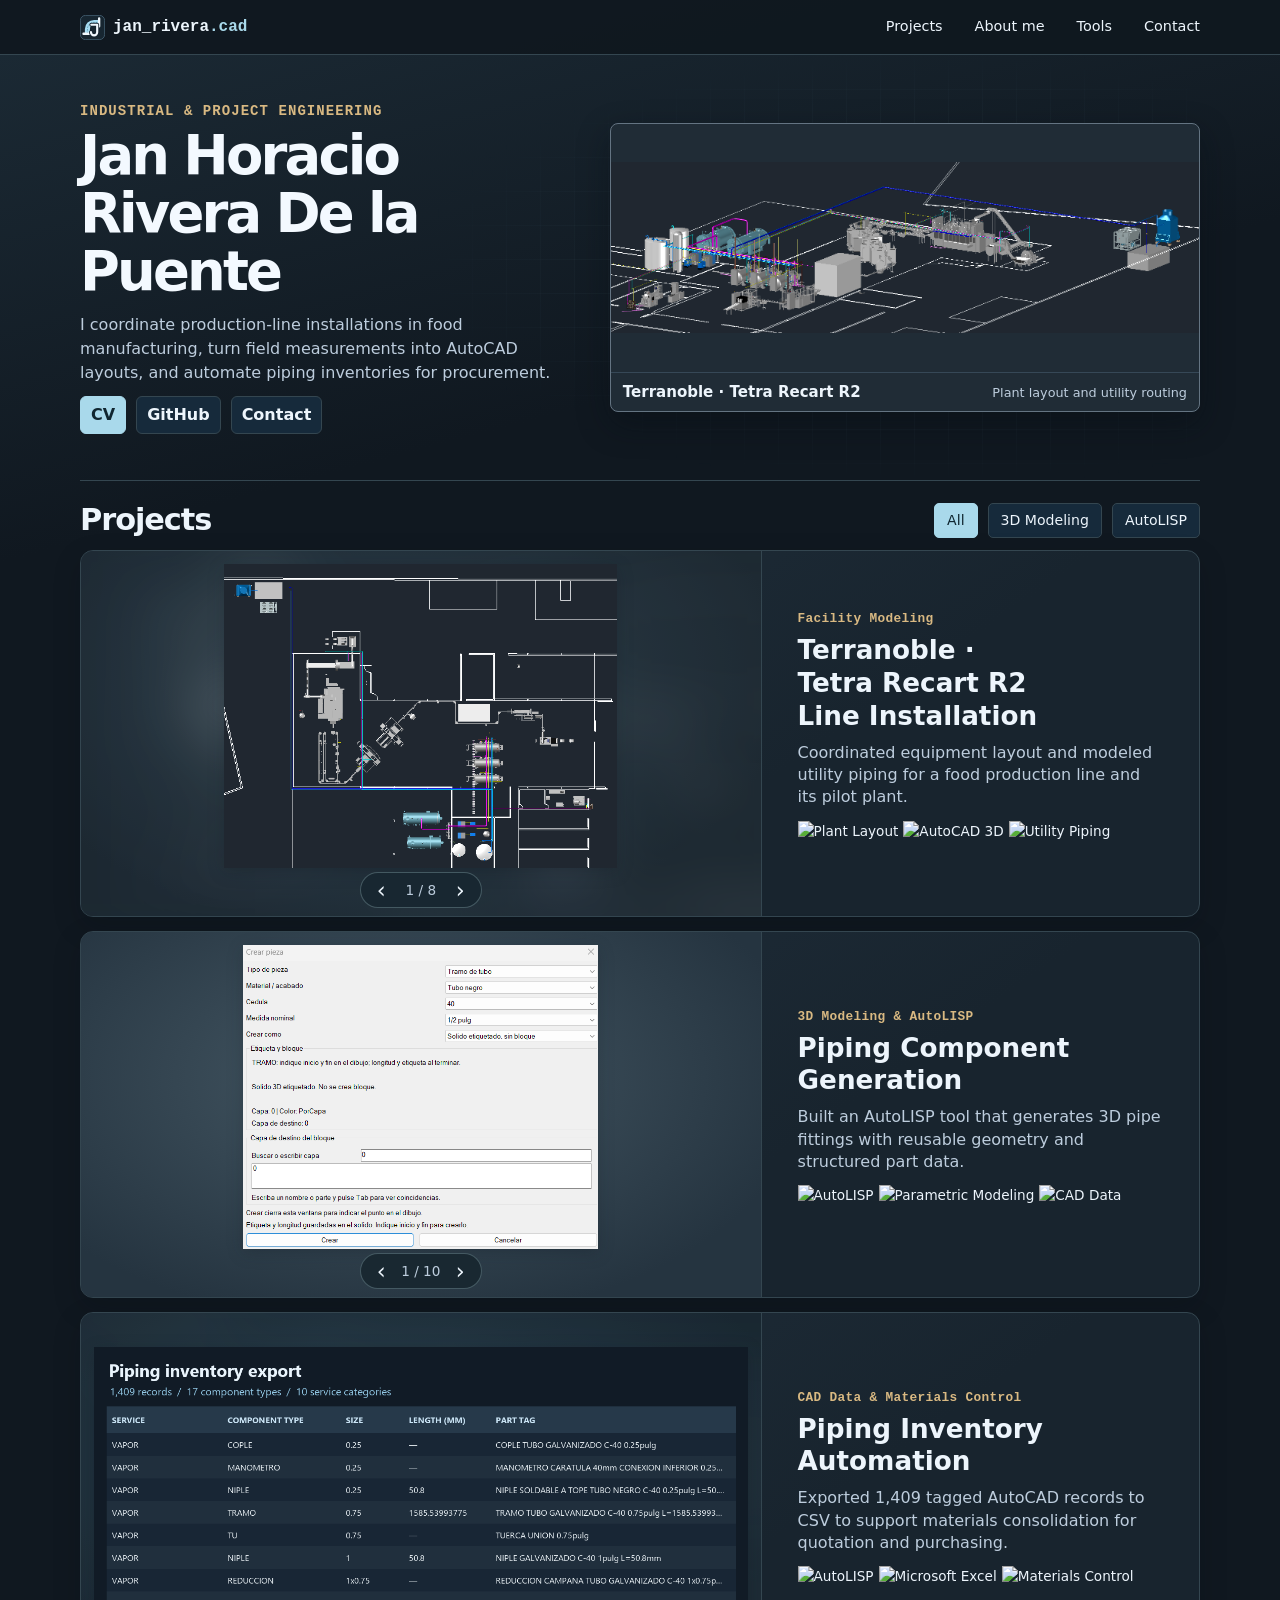
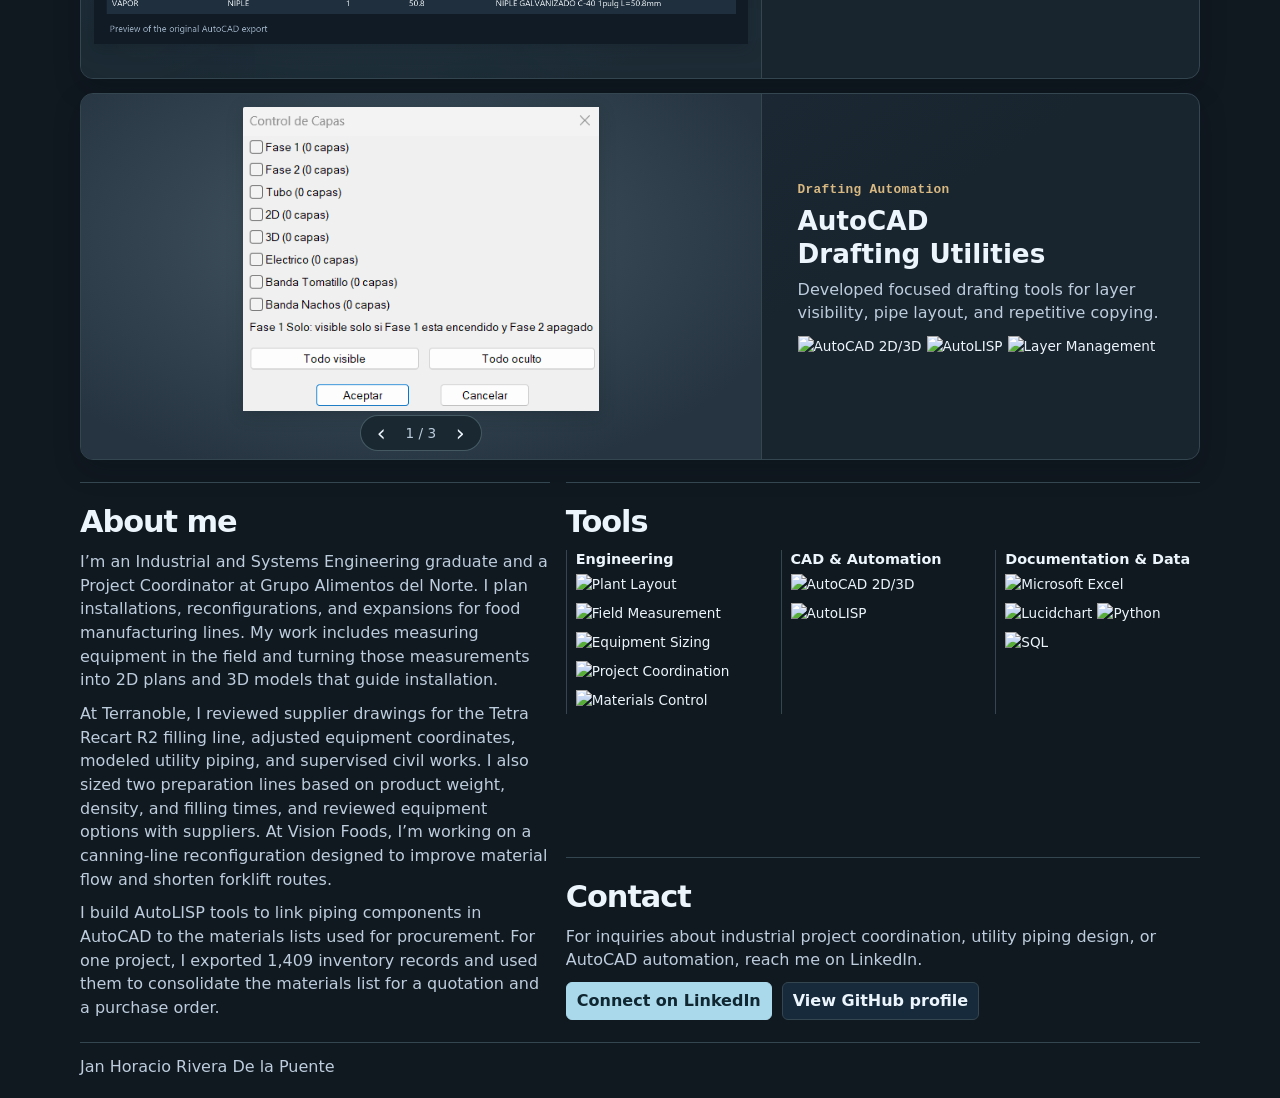
==== index.html @ 9ee5fc71 "Document the CREARPIEZA component catalog" ====
<!doctype html>
<html lang="en">
<head>
<meta charset="utf-8">
<meta name="viewport" content="width=device-width,initial-scale=1">
<meta name="description" content="Jan Horacio Rivera De la Puente’s AutoCAD portfolio. Industrial piping, 3D modeling, and AutoLISP automation.">
<title>Jan Rivera · AutoCAD Portfolio</title>
<link rel="icon" type="image/svg+xml" href="assets/favicon.svg">
<link rel="stylesheet" href="assets/portfolio.css?v=catalog-1">
<script src="assets/portfolio.js?v=catalog-1" defer></script>
</head>
<body>
<a class="skip" href="#contenido">Skip to content</a>
<header class="top">
  <nav class="wrap" aria-label="Main navigation">
    <a class="brand" href="#inicio"><img src="assets/favicon.svg" width="25" height="25" alt=""><span class="brand-name">jan_rivera<span>.cad</span></span></a>
    <div class="navlinks"><a href="#proyectos">Projects</a><a href="#perfil">About me</a><a href="#herramientas">Tools</a><a href="#contacto">Contact</a></div>
  </nav>
</header>
<main id="contenido">
<section class="hero wrap" id="inicio">
  <div>
    <p class="role">Industrial &amp; Project Engineering</p>
    <h1>Jan Horacio<br>Rivera De la Puente</h1>
    <p class="lead">I coordinate production-line installations in food manufacturing, turn field measurements into AutoCAD layouts, and automate piping inventories for procurement.</p>
    <div class="actions"><a class="button primary" href="https://drive.google.com/file/d/1Aw_SqKjx_-QBPV0L7OLfvKvJ_O0uyc1h/view?usp=drive_link">CV</a><a class="button" href="https://github.com/JanRDLP">GitHub</a><a class="button" href="#contacto">Contact</a></div>
  </div>
  <a class="feature" href="#terranoble" data-project="terranoble" data-feature-image="assets/terranoble/plant-overview.png">
    <img src="assets/terranoble/plant-overview.png" alt="Isometric AutoCAD model of the Terranoble plant, showing equipment and utility routing" fetchpriority="high">
    <span><strong>Terranoble · Tetra Recart R2</strong><small>Plant layout and utility routing</small></span>
  </a>
</section>
<section class="section wrap" id="proyectos">
  <div class="project-heading">
  <h2>Projects</h2>
  <div class="filters" role="group" aria-label="Filter projects">
    <button type="button" data-filter="all" aria-pressed="true">All</button><button type="button" data-filter="modelos" aria-pressed="false">3D Modeling</button><button type="button" data-filter="autolisp" aria-pressed="false">AutoLISP</button>
  </div>
  </div>
  <div class="projects">
    <article id="terranoble" class="card" data-category="modelos">
      <div class="card-copy">
        <p class="role">Facility Modeling</p>
        <h3><button type="button" class="project-title" data-project="terranoble" aria-haspopup="dialog">Terranoble · Tetra Recart R2 Line Installation</button></h3>
        <p>Coordinated equipment layout and modeled utility piping for a food production line and its pilot plant.</p>
        <ul class="stack badges" aria-label="Skills"><li><img class="skill-badge" src="https://img.shields.io/badge/Plant%20Layout-315E75?style=flat" alt="Plant Layout" height="24" loading="lazy" referrerpolicy="no-referrer"></li><li><img class="skill-badge" src="https://img.shields.io/badge/AutoCAD%203D-C22243?style=flat&amp;logo=autodesk&amp;logoColor=white" alt="AutoCAD 3D" height="24" loading="lazy" referrerpolicy="no-referrer"></li><li><img class="skill-badge" src="https://img.shields.io/badge/Utility%20Piping-315E75?style=flat" alt="Utility Piping" height="24" loading="lazy" referrerpolicy="no-referrer"></li></ul>
      </div>
      <a class="project-preview" href="assets/terranoble.png" data-project="terranoble">
        <img class="project-image" src="assets/terranoble.png" alt="Top view of Terranoble showing equipment and utility piping in AutoCAD" width="666" height="515" loading="lazy">
      </a>
    </article>
    <article id="componentes" class="card" data-category="modelos autolisp">
      <div class="card-copy">
        <p class="role">3D Modeling &amp; AutoLISP</p>
        <h3><button type="button" class="project-title" data-project="componentes" aria-haspopup="dialog">Piping Component Generation</button></h3>
        <p>Built an AutoLISP tool that generates 3D pipe fittings with reusable geometry and structured part data.</p>
        <ul class="stack badges" aria-label="Skills"><li><img class="skill-badge" src="https://img.shields.io/badge/AutoLISP-356388?style=flat&amp;logo=lisp&amp;logoColor=white" alt="AutoLISP" height="24" loading="lazy" referrerpolicy="no-referrer"></li><li><img class="skill-badge" src="https://img.shields.io/badge/Parametric%20Modeling-246A61?style=flat" alt="Parametric Modeling" height="24" loading="lazy" referrerpolicy="no-referrer"></li><li><img class="skill-badge" src="https://img.shields.io/badge/CAD%20Data-635482?style=flat" alt="CAD Data" height="24" loading="lazy" referrerpolicy="no-referrer"></li></ul>
      </div>
      <a class="project-preview" href="assets/piping-components/pipe-segment-dialog.png" data-project="componentes">
        <img class="project-image" src="assets/piping-components/pipe-segment-dialog.png" alt="CREARPIEZA dialog configured for a tagged pipe segment" width="702" height="601" loading="lazy">
      </a>

    </article>
    <article id="inventory" class="card" data-category="autolisp">
      <div class="card-copy">
        <p class="role">CAD Data &amp; Materials Control</p>
        <h3><button type="button" class="project-title" data-project="inventory" aria-haspopup="dialog">Piping Inventory Automation</button></h3>
        <p>Exported 1,409 tagged AutoCAD records to CSV to support materials consolidation for quotation and purchasing.</p>
        <ul class="stack badges" aria-label="Skills"><li><img class="skill-badge" src="https://img.shields.io/badge/AutoLISP-356388?style=flat&amp;logo=lisp&amp;logoColor=white" alt="AutoLISP" height="24" loading="lazy" referrerpolicy="no-referrer"></li><li><img class="skill-badge" src="https://img.shields.io/badge/Microsoft%20Excel-217346?style=flat&amp;logo=microsoftexcel&amp;logoColor=white" alt="Microsoft Excel" height="24" loading="lazy" referrerpolicy="no-referrer"></li><li><img class="skill-badge" src="https://img.shields.io/badge/Materials%20Control-315E75?style=flat" alt="Materials Control" height="24" loading="lazy" referrerpolicy="no-referrer"></li></ul>
      </div>
      <a class="project-preview" href="assets/inventory-preview.png" data-project="inventory">
        <img class="project-image" src="assets/inventory-preview.png" alt="Preview of the AutoCAD inventory export with service, component type, size, length, and part tag" width="1244" height="565" loading="lazy">
      </a>
    </article>
    <article id="rutinas" class="card" data-category="autolisp">
      <div class="card-copy">
        <p class="role">Drafting Automation</p>
        <h3><button type="button" class="project-title" data-project="rutinas" aria-haspopup="dialog">AutoCAD Drafting Utilities</button></h3>
        <p>Developed focused drafting tools for layer visibility, pipe layout, and repetitive copying.</p>
        <ul class="stack badges" aria-label="Skills"><li><img class="skill-badge" src="https://img.shields.io/badge/AutoCAD%202D%2F3D-C22243?style=flat&amp;logo=autodesk&amp;logoColor=white" alt="AutoCAD 2D/3D" height="24" loading="lazy" referrerpolicy="no-referrer"></li><li><img class="skill-badge" src="https://img.shields.io/badge/AutoLISP-356388?style=flat&amp;logo=lisp&amp;logoColor=white" alt="AutoLISP" height="24" loading="lazy" referrerpolicy="no-referrer"></li><li><img class="skill-badge" src="https://img.shields.io/badge/Layer%20Management-246A61?style=flat" alt="Layer Management" height="24" loading="lazy" referrerpolicy="no-referrer"></li></ul>
      </div>
      <a class="project-preview" href="assets/drafting-utilities/layer-control.png" data-project="rutinas">
        <img class="project-image" src="assets/drafting-utilities/layer-control.png" alt="AutoCAD layer-control dialog with grouped visibility controls" width="427" height="365" loading="lazy">
      </a>
    </article>
  </div>
</section>
<div class="profile-grid wrap">
<section class="section" id="perfil">
  <h2>About me</h2>
  <div class="intro about-copy">
    <p>I’m an Industrial and Systems Engineering graduate and a Project Coordinator at Grupo Alimentos del Norte. I plan installations, reconfigurations, and expansions for food manufacturing lines. My work includes measuring equipment in the field and turning those measurements into 2D plans and 3D models that guide installation.</p>
    <p>At Terranoble, I reviewed supplier drawings for the Tetra Recart R2 filling line, adjusted equipment coordinates, modeled utility piping, and supervised civil works. I also sized two preparation lines based on product weight, density, and filling times, and reviewed equipment options with suppliers. At Vision Foods, I’m working on a canning-line reconfiguration designed to improve material flow and shorten forklift routes.</p>
    <p>I build AutoLISP tools to link piping components in AutoCAD to the materials lists used for procurement. For one project, I exported 1,409 inventory records and used them to consolidate the materials list for a quotation and a purchase order.</p>
  </div>
</section>
<div class="profile-sidebar">
<section class="section" id="herramientas">
  <h2>Tools</h2>
  <div class="skill-groups"><section><h3>Engineering</h3><ul class="stack badges" aria-label="Skills"><li><img class="skill-badge" src="https://img.shields.io/badge/Plant%20Layout-315E75?style=flat" alt="Plant Layout" height="24" loading="lazy" referrerpolicy="no-referrer"></li><li><img class="skill-badge" src="https://img.shields.io/badge/Field%20Measurement-315E75?style=flat" alt="Field Measurement" height="24" loading="lazy" referrerpolicy="no-referrer"></li><li><img class="skill-badge" src="https://img.shields.io/badge/Equipment%20Sizing-315E75?style=flat" alt="Equipment Sizing" height="24" loading="lazy" referrerpolicy="no-referrer"></li><li><img class="skill-badge" src="https://img.shields.io/badge/Project%20Coordination-315E75?style=flat" alt="Project Coordination" height="24" loading="lazy" referrerpolicy="no-referrer"></li><li><img class="skill-badge" src="https://img.shields.io/badge/Materials%20Control-315E75?style=flat" alt="Materials Control" height="24" loading="lazy" referrerpolicy="no-referrer"></li></ul></section><section><h3>CAD &amp; Automation</h3><ul class="stack badges" aria-label="Skills"><li><img class="skill-badge" src="https://img.shields.io/badge/AutoCAD%202D%2F3D-C22243?style=flat&amp;logo=autodesk&amp;logoColor=white" alt="AutoCAD 2D/3D" height="24" loading="lazy" referrerpolicy="no-referrer"></li><li><img class="skill-badge" src="https://img.shields.io/badge/AutoLISP-356388?style=flat&amp;logo=lisp&amp;logoColor=white" alt="AutoLISP" height="24" loading="lazy" referrerpolicy="no-referrer"></li></ul></section><section><h3>Documentation &amp; Data</h3><ul class="stack badges" aria-label="Skills"><li><img class="skill-badge" src="https://img.shields.io/badge/Microsoft%20Excel-217346?style=flat&amp;logo=microsoftexcel&amp;logoColor=white" alt="Microsoft Excel" height="24" loading="lazy" referrerpolicy="no-referrer"></li><li><img class="skill-badge" src="https://img.shields.io/badge/Lucidchart-A84514?style=flat&amp;logo=lucidchart&amp;logoColor=white" alt="Lucidchart" height="24" loading="lazy" referrerpolicy="no-referrer"></li><li><img class="skill-badge" src="https://img.shields.io/badge/Python-3776AB?style=flat&amp;logo=python&amp;logoColor=white" alt="Python" height="24" loading="lazy" referrerpolicy="no-referrer"></li><li><img class="skill-badge" src="https://img.shields.io/badge/SQL-336791?style=flat&amp;logo=postgresql&amp;logoColor=white" alt="SQL" height="24" loading="lazy" referrerpolicy="no-referrer"></li></ul></section></div>
</section>
<section class="section contact-section" id="contacto" aria-labelledby="contact-title">
  <div>
    <h2 id="contact-title">Contact</h2>
    <p>For inquiries about industrial project coordination, utility piping design, or AutoCAD automation, reach me on LinkedIn.</p>
  </div>
  <div class="actions">
    <a class="button primary" href="https://www.linkedin.com/in/jan-horacio-rivera-de-la-puente/">Connect on LinkedIn</a>
    <a class="button" href="https://github.com/JanRDLP">View GitHub profile</a>
  </div>
</section>
</div>
</div>
</main>
<footer class="wrap">Jan Horacio Rivera De la Puente</footer>
<dialog id="viewer" aria-labelledby="viewer-title">
  <div class="dialog-head"><h2 id="viewer-title">3D Viewer</h2><form method="dialog"><button type="submit" autofocus>Close</button></form></div>
  <iframe title="Interactive AutoCAD model"></iframe>
</dialog>

<dialog id="gallery" aria-labelledby="gallery-title">
  <div class="dialog-head"><h2 id="gallery-title"></h2><form method="dialog"><button type="submit" autofocus>Close</button></form></div>
  <div class="gallery-body">
    <section class="gallery-overview" tabindex="0" aria-label="Project overview"><h3>Project overview</h3>
      <p id="gallery-summary"></p>
      <h4>My contribution</h4>
      <p id="gallery-contribution"></p>
      <h4>Workflow</h4>
      <ul id="gallery-workflow"></ul>
      <h4>Results and evidence</h4>
      <p id="gallery-result"></p>
<details id="component-catalog" hidden>
<summary>Component catalog · 19 families</summary>
<p>CREARPIEZA can generate 19 component families. Available sizes and connections depend on the material and model selected.</p>
<table><caption>Component families</caption><thead><tr><th scope="col">Family</th><th scope="col">Materials and variants</th></tr></thead><tbody>
<tr><th scope="row">Elbow</th><td>Butt-weld and threaded black steel, threaded galvanized steel, and PVC. Metal options include 45° and 90° with long or short radius where available. PVC also includes 11.25°, 15°, 22.5°, 30°, and 60° catalog options.</td></tr>
<tr><th scope="row">Tee</th><td>Butt-weld black steel, galvanized steel, and PVC. Equal and reducing sizes depend on the table. PVC includes solvent-weld, threaded, and mixed ends.</td></tr>
<tr><th scope="row">Cross</th><td>Butt-weld black steel, galvanized steel, and PVC, in the nominal size combinations available in the catalog.</td></tr>
<tr><th scope="row">Coupling</th><td>Galvanized steel and PVC. PVC options include solvent-weld, female-threaded at both ends, and slip couplings without an internal stop.</td></tr>
<tr><th scope="row">Nipple</th><td>Threaded galvanized steel, butt-weld carbon steel, and PVC. PVC options include two threaded ends, one threaded end, or plain ends.</td></tr>
<tr><th scope="row">Adapter</th><td>Male-to-female galvanized steel and PVC. PVC options combine solvent-weld sockets, plain spigots, and male or female threads.</td></tr>
<tr><th scope="row">Reducer</th><td>Concentric and eccentric butt-weld steel reducers, galvanized reducing bushings and bell reducers, and PVC bushings and bell reducers with solvent-weld, threaded, or eccentric options as listed.</td></tr>
<tr><th scope="row">Cap</th><td>Butt-weld black steel, threaded galvanized steel, and PVC with a solvent-weld socket or female thread.</td></tr>
<tr><th scope="row">Male plug</th><td>Galvanized steel and PVC. PVC options include plain spigots and male threads.</td></tr>
<tr><th scope="row">Union</th><td>Galvanized metal reference model and solvent-weld PVC union.</td></tr>
<tr><th scope="row">Straight pipe segment</th><td>Black steel, galvanized steel, PVC, copper, and conduit. The user places it by selecting two endpoints in the drawing.</td></tr>
<tr><th scope="row">Wye and double wye</th><td>Solvent-weld PVC, with size combinations from the catalog.</td></tr>
<tr><th scope="row">Ball valve</th><td>Female-to-female or male-to-male threaded ends, and flanged models. See model options below.</td></tr>
<tr><th scope="row">Check valve</th><td>Horizontal, Y-pattern, lift, spring, and flanged swing configurations.</td></tr>
<tr><th scope="row">Y-strainer</th><td>Threaded bronze and Class 150 or 300 flanged variants.</td></tr>
<tr><th scope="row">Globe valve</th><td>Threaded stainless steel and flanged forged steel.</td></tr>
<tr><th scope="row">Pressure gauge</th><td>Bottom-mounted ¼-inch NPT connection with selectable dial and pressure range.</td></tr>
<tr><th scope="row">Flange</th><td>Blind, hubless, and weld-neck models in Class 150 and 300 RF. Place individually or as a facing pair.</td></tr>
<tr><th scope="row">Pigtail siphon</th><td>Black steel, galvanized steel, and 316 stainless steel depending on the reference dimensions.</td></tr>
</tbody></table>
<table><caption>Valve, strainer, and siphon models</caption><thead><tr><th scope="col">Family</th><th scope="col">Available models</th></tr></thead><tbody>
<tr><th scope="row">Ball valve</th><td>Unrated generic female-to-female and male-to-male threaded variants, brass 600 WOG, carbon steel 1000 WOG, 316 stainless steel 1000 WOG, Class 150 and 300 flanged floating, and Class 150 flanged trunnion-mounted.</td></tr>
<tr><th scope="row">Check valve</th><td>PN16 horizontal brass, Class 150 bronze Y-pattern, bronze lift, threaded stainless steel spring, PN16 flanged swing, and 3-inch Class 300 flanged swing.</td></tr>
<tr><th scope="row">Y-strainer</th><td>Threaded bronze, Class 150 flanged, and Class 300 flanged steel.</td></tr>
<tr><th scope="row">Globe valve</th><td>PN16 threaded 316 stainless steel and Class 150 flanged forged steel.</td></tr>
<tr><th scope="row">Pigtail siphon</th><td>Schedule 40 black steel, galvanized steel, or 316 stainless steel with ¼-inch NPT. Schedule 80 316 stainless steel with ½-inch NPT.</td></tr>
</tbody></table>
<table><caption>Straight pipe specifications</caption><thead><tr><th scope="col">Material</th><th scope="col">Schedules or types</th></tr></thead><tbody>
<tr><th scope="row">Black and galvanized steel</th><td>Schedules 10, 20, 30, 40, 80, and 160</td></tr>
<tr><th scope="row">PVC</th><td>Schedules 40 and 80</td></tr>
<tr><th scope="row">Copper</th><td>Types M, L, and K</td></tr>
<tr><th scope="row">Conduit</th><td>R0, R1, and C40</td></tr>
</tbody></table>
<h4>Full PVC catalog</h4>
<p>The full PVC catalog includes 1,519 Schedule 40 fitting references and 1,428 Schedule 80 nipple references. Enable “Mostrar catálogo completo y modelos especiales” to see the additional options. These counts describe catalog references and dimensional combinations within the component families.</p>
<p>Model specifications describe the geometry represented in AutoCAD.</p>
</details>
<div class="gallery-project-actions"><a id="gallery-case">Read project case study</a><a data-gallery-action="terranoble" hidden class="button" href="visores/visor-terranoble-dwg.html" data-open-viewer>Open Terranoble viewer</a><a data-gallery-action="componentes" hidden class="button" href="https://github.com/JanRDLP/autolisp-routines/tree/main/piping-component-generation">Source code and usage</a><a data-gallery-action="rutinas" hidden class="button" href="https://github.com/JanRDLP/autolisp-routines">View routines and documentation</a></div><div id="gallery-tools" hidden><div class="viewer-picker">
          <label for="family">Component family</label>
          <select id="family">
            <option value="codos">Elbows</option><option value="tees">Tees</option><option value="cruces">Crosses</option>
            <option value="brida">Flanges</option><option value="cople">Couplings</option><option value="niple">Nipples</option>
            <option value="reduccion">Reducers</option><option value="tapon">Caps and plugs</option><option value="filtro-yee">Y-strainers</option>
            <option value="valvula-bola">Ball valves</option><option value="valvula-check">Check valves</option><option value="valvula-globo">Globe valves</option>
          </select>
          <a class="button primary" id="family-viewer" href="visores/visor-codos.html" data-open-viewer>Open 3D viewer</a>
        </div></div><section id="utility-legend" hidden><h4>Utility color legend</h4><ul></ul></section></section>
    <figure><div class="gallery-stage"><img id="gallery-image" alt=""></div><figcaption id="gallery-caption"></figcaption><div id="gallery-controls" class="actions"><button type="button" id="previous-image">Previous</button><span id="image-position" aria-live="polite"></span><button type="button" id="next-image">Next</button></div></figure>
  </div>
</dialog>
</body>
</html>
---- assets/portfolio.css ----
:root{color-scheme:dark;--bg:#0b1520;--surface:#122231;--border:#2a4051;--ink:#edf5fc;--muted:#bdcddd;--accent:#8de0d5;--focus:#f9d58b;font:16px/1.48 system-ui,sans-serif}
*{box-sizing:border-box}
html{scroll-behavior:smooth}
body{margin:0;background:var(--bg);color:var(--ink)}
a{color:inherit}
a:focus-visible,button:focus-visible,select:focus-visible{outline:3px solid var(--focus);outline-offset:4px}
.wrap{width:min(1120px,calc(100% - 44px));margin-inline:auto}
.skip{position:fixed;z-index:5;top:8px;left:8px;transform:translateY(-160%);background:#fff;color:#111;padding:8px}
.skip:focus{transform:none}
.top{border-bottom:1px solid var(--border);position:sticky;top:0;z-index:2;background:#0b1520}
nav{min-height:54px;display:flex;justify-content:space-between;align-items:center;gap:16px}
.brand{display:inline-flex;align-items:center;gap:8px;font:700 1rem ui-monospace,monospace;text-decoration:none}
.brand img{flex:none}
.brand-name span,.role{color:var(--accent)}
.navlinks{display:flex;gap:clamp(10px,3vw,32px);flex-wrap:wrap}
.navlinks a{font-size:.9rem;text-decoration:none}
.navlinks a:hover{text-decoration:underline}
.hero{display:grid;grid-template-columns:1.15fr 1fr;align-items:center;gap:clamp(20px,4vw,48px);padding-block:clamp(24px,4vw,46px);scroll-margin-top:80px}
h1,h2,h3,h4,p{margin-top:0}
h1{font-size:clamp(2.15rem,4.4vw,3.65rem);letter-spacing:-.065em;line-height:1.07;margin-bottom:12px}
h2{font-size:clamp(1.42rem,2.4vw,1.9rem);line-height:1.15;letter-spacing:-.035em;margin-bottom:10px}
h3{font-size:1.13rem;line-height:1.25;margin-bottom:6px}
h4{font-size:1.1rem;margin-bottom:10px}
.role{font-size:.875rem;font-weight:750;letter-spacing:.025em;margin-bottom:5px}
.lead,.intro,.card p,footer{color:var(--muted)}
.lead{font-size:1rem;max-width:51ch;margin-bottom:12px}
.intro{max-width:75ch;margin-bottom:0}
.actions,.filters,.stack{display:flex;flex-wrap:wrap;gap:10px}
.button,button,select{font:inherit;color:var(--ink);background:#162a3b;border:1px solid var(--border);border-radius:6px;padding:6px 10px}
button,.button,select{cursor:pointer}
.button{display:inline-block;text-decoration:none;font-weight:650}
.button:hover,button:hover{border-color:var(--accent)}
.primary,[aria-pressed=true]{background:var(--accent);color:#092422;border-color:var(--accent)}
.feature{display:block;overflow:hidden;border-radius:16px;border:1px solid var(--border);background:var(--surface);text-decoration:none}
.feature:hover{border-color:var(--accent)}
.feature img{width:100%;height:clamp(145px,17vw,205px);display:block;object-fit:contain;background:var(--surface)}
.feature span{display:block;padding:8px 12px}
.feature small{display:block;color:var(--muted);font-size:.92rem}
.section{border-top:1px solid var(--border);padding-block:22px;scroll-margin-top:72px}
.stack{list-style:none;padding:0;margin:0}
.stack li{padding:5px 12px;border-radius:6px;background:var(--surface);border:1px solid var(--border)}
.filters{margin-bottom:10px}
.projects{display:grid;grid-auto-rows:1fr;gap:10px}
.card{display:grid;grid-template-columns:minmax(0,1.35fr) minmax(0,1fr);align-items:center;gap:clamp(16px,3vw,32px);border:1px solid var(--border);background:var(--surface);border-radius:14px;padding:clamp(18px,3vw,30px);scroll-margin-top:80px}
.card[hidden]{display:none}
.card .role{color:var(--accent)}
.card-copy{min-width:0}
.viewer-picker{display:flex;flex-wrap:wrap;align-items:center;gap:8px;margin-top:12px}
.viewer-picker label{flex-basis:100%;color:var(--muted);font-size:.9rem}
.viewer-picker select{min-width:0;max-width:100%}
.project-image{display:block;width:100%;height:clamp(200px,25vw,250px);object-fit:contain;border-radius:8px}
footer{border-top:1px solid var(--border);padding-block:12px 20px}
dialog{border:1px solid var(--border);padding:0;border-radius:14px;background:var(--surface);color:var(--ink);width:min(1160px,96vw);max-width:none}
dialog::backdrop{background:#040b13dd}
.dialog-head{display:flex;justify-content:space-between;gap:12px;align-items:center;padding:8px 15px}
.dialog-head h2{margin:0;font-size:1.2rem}
iframe{display:block;border:0;width:100%;height:76vh;background:#eef2f6}
@media(max-width:740px){.hero,.card{grid-template-columns:1fr}.projects{grid-auto-rows:auto}.project-image{height:auto;max-height:260px}.hero{padding-block:22px}.top nav{padding-block:10px;align-items:flex-start;flex-direction:column;gap:3px}.section{padding-block:18px;scroll-margin-top:96px}}
@media(prefers-reduced-motion:reduce){html{scroll-behavior:auto}}
.project-preview{display:block;border-radius:8px;cursor:zoom-in}
.project-preview:hover{outline:1px solid var(--accent)}
#gallery[open]{display:grid;grid-template-rows:auto minmax(0,1fr);height:min(800px,94dvh);max-height:94dvh;overflow:hidden}
.gallery-body{display:grid;grid-template-columns:minmax(205px,.86fr) minmax(0,2.3fr);grid-template-rows:minmax(0,1fr);gap:clamp(10px,2vw,22px);padding:clamp(8px,1.5vw,16px);min-height:0;overflow:hidden}
.gallery-overview{min-height:0;overflow-y:auto;overscroll-behavior:contain;padding-inline-end:10px}
.gallery-overview:focus-visible{outline:2px solid var(--focus);outline-offset:-2px}
.gallery-overview p,.gallery-body figcaption{color:var(--muted)}
.gallery-body figure{display:flex;flex-direction:column;margin:0;min-width:0;min-height:0;gap:clamp(3px,1vh,8px)}
#gallery-image{position:absolute;inset:0;display:block;width:100%;height:100%;padding:clamp(4px,.7vw,10px);object-fit:contain}
.gallery-body figcaption{margin:0;font-size:.875rem;line-height:1.35}
.gallery-thumbnails,#gallery-controls{align-items:center;gap:8px}
.gallery-thumbnails{display:flex;gap:4px;flex-wrap:wrap}
.gallery-thumbnails[hidden],#gallery-controls[hidden]{display:none}
.gallery-thumbnails button{padding:3px}
.gallery-thumbnails img{display:block;width:clamp(27px,7vw,64px);height:clamp(14px,4.5dvh,42px);object-fit:contain}
@media(max-width:740px){
 .gallery-body{grid-template-columns:minmax(0,1fr);grid-template-rows:minmax(0,2.3fr) minmax(0,1fr);gap:8px}
 .gallery-body figure{grid-row:1}
 .gallery-body .gallery-thumbnails{display:none}
 .gallery-body figcaption{font-size:.8rem}
 #gallery-controls{justify-content:space-between;flex-wrap:nowrap;gap:4px}
 #gallery-controls button{min-height:36px;padding-inline:7px}
 .gallery-overview{min-width:0;overflow-wrap:anywhere}
 .dialog-head h2{min-width:0;overflow-wrap:anywhere}
 .gallery-overview{grid-row:2;border-top:1px solid var(--border);padding-top:8px}
}
@media(max-height:480px){
 #gallery .dialog-head{padding-block:4px}
 .gallery-body figcaption{font-size:.8rem}
 #gallery-controls button{padding-block:2px}
}
#utility-legend{margin-top:18px}
#utility-legend h4{margin-bottom:7px}
#utility-legend ul{list-style:none;padding:0;margin:0;display:grid;gap:5px}
#utility-legend li{display:flex;align-items:flex-start;gap:8px;font-size:.875rem;color:var(--muted)}
.utility-swatch{flex:0 0 12px;height:12px;border-radius:3px;margin-top:.3em;border:1px solid #ffffff55}
/* Project portfolio preview */
:root{--bg:#111820;--surface:#18232e;--border:#334655;--accent:#a6dcf3}
.top{background:var(--bg)}
.primary,[aria-pressed=true]{color:#102630}
.profile-grid{display:grid;grid-template-columns:minmax(0,1fr) minmax(0,1.35fr);gap:22px}
.skill-groups{display:grid;grid-template-columns:repeat(3,minmax(0,1fr));gap:10px}
.skill-groups h3{font-size:.9rem}
.badges{gap:5px;margin:0}
.stack.badges li{padding:0;border:0;background:none}
.skill-badge{display:block;width:auto;max-width:100%;height:24px;color:var(--ink);font-size:.85rem}
.card .badges{margin-block:0 8px}
.projects{grid-template-columns:repeat(2,minmax(0,1fr));grid-auto-rows:1fr}
.card{display:flex;flex-direction:column;align-items:stretch;gap:9px;padding:12px;cursor:pointer;transition:border-color .18s}
.card:hover{border-color:var(--accent)}
.card-copy{order:2;display:flex;flex-direction:column;flex:1}
.card-copy > p:not(.role){line-height:1.4;margin-bottom:8px}
.card-media,.card > .project-preview{order:1}
.card-media{position:relative}
.card .project-preview{display:grid;place-items:center;overflow:hidden;background:transparent}
.card .project-image{width:auto;max-width:100%;height:auto;max-height:155px;object-fit:contain;border-radius:7px}
.card .project-preview{min-height:155px}
.project-title{padding:0;border:0;background:none;text-align:left;font:inherit;font-weight:inherit}
.card-gallery{display:flex;align-items:center;justify-content:center;gap:10px;padding-top:5px;color:var(--muted);font-size:.85rem}
.card-gallery button{padding:0 9px;font-size:1.4rem;line-height:1.25}
.card-gallery span{min-width:40px;text-align:center}
.card-media-note{order:1;margin:0;text-align:center;font-size:.85rem}
#gallery-tools .viewer-picker{padding-bottom:8px}
#gallery-tools[hidden],.gallery-overview a[hidden]{display:none}
@media(max-width:740px){
 .profile-grid,.projects{grid-template-columns:1fr}
 .profile-grid{gap:0}
 .skill-groups{grid-template-columns:repeat(auto-fit,minmax(130px,1fr))}
 .projects{grid-auto-rows:auto}
 .card .project-preview{min-height:0}
 .card .project-image{max-height:155px}
}
@media(prefers-reduced-motion:reduce){.card{transition:none}}

body{
  background:
    radial-gradient(ellipse at 79% 0%,#263d4e 0%,transparent 42rem),
    var(--bg);
}
.top{background:#111820f2}
.hero{position:relative;isolation:isolate}
.hero::before{
  content:"";position:absolute;z-index:-1;inset:0 0 0 40%;
  background-image:linear-gradient(#a6dcf314 1px,transparent 1px),linear-gradient(90deg,#a6dcf314 1px,transparent 1px);
  background-size:25px 25px;
  mask-image:radial-gradient(ellipse at 65% 50%,#000 8%,transparent 75%);
  pointer-events:none;
}
.hero h1{color:#f3f9ff;text-wrap:balance}
.hero .role{letter-spacing:.075em;text-transform:uppercase}
.feature{
  border-color:#547184;background:linear-gradient(145deg,#233b4d,#17242e);
  box-shadow:0 12px 32px #060d1470;
}
.feature img{background:transparent}
.feature span{border-top:1px solid #8dbad933}
.card{
  background:linear-gradient(155deg,#202e3c 0%,var(--surface) 58%);
  box-shadow:0 3px 14px #050b132c;
  border-radius:11px;
}
.card .project-preview img{box-shadow:0 3px 12px #060c1555}
.filters button{border-radius:999px;padding-inline:12px}
#gallery{border-color:#547184;box-shadow:0 24px 90px #030810cc}
#gallery .dialog-head{background:#233441;border-bottom:1px solid #a6dcf32b}
.gallery-stage{
  position:relative;isolation:isolate;flex:1 1 0;min-height:0;overflow:hidden;
  border:1px solid #a6dcf34a;border-radius:11px;
  background:linear-gradient(140deg,#394e5d,#2e414f);
}
.gallery-stage::before{
  content:"";position:absolute;z-index:-1;inset:-14%;
  background:var(--image-glow,none) center/cover no-repeat;
  opacity:.36;filter:blur(32px) saturate(.82);pointer-events:none;
}
.gallery-thumbnails button[aria-pressed="true"]{background:#264b62;border-color:var(--accent)}
@media(max-width:740px){.hero::before{inset:25% 0 0}}

/* Engineering portfolio layout */
:root{--bg:#101820;--surface:#18242e;--border:#344650;--accent:#a9d9eb;--warm:#d9b982}
body{background:linear-gradient(165deg,#1c2b36 0,var(--bg) 34rem)}
.top{background:#101820f5}
.hero{grid-template-columns:minmax(0,1fr) minmax(0,1.25fr);gap:clamp(20px,4.5vw,60px)}
.hero::before{inset:0 0 0 32%;background-size:34px 34px}
.hero h1{font-size:clamp(2.3rem,4.25vw,3.7rem);letter-spacing:-.052em}
.hero .role,.card .role{color:var(--warm);font-family:ui-monospace,monospace}
.feature{border-radius:8px;background:#202c36;border-color:#647482}
.feature img{height:clamp(150px,18vw,218px);background:transparent}
.feature span{display:flex;align-items:baseline;justify-content:space-between;flex-wrap:wrap;gap:4px 12px;padding:8px 12px}
.feature strong{font-size:.94rem}
.feature small{font-size:.8rem}
.project-heading{display:flex;align-items:center;justify-content:space-between;gap:10px 18px;flex-wrap:wrap;margin-bottom:12px}
.project-heading h2,.project-heading .filters{margin:0}
.filters button{border-radius:5px;font-size:.88rem}
.projects{grid-template-columns:minmax(0,1fr);gap:14px}
.card{
  display:grid;grid-template-columns:minmax(0,1.55fr) minmax(0,1fr);
  grid-template-rows:minmax(0,1fr);gap:0;padding:0;min-height:0;align-items:stretch;
  border-radius:13px;background:linear-gradient(145deg,#22313e,var(--surface) 62%);
  box-shadow:0 10px 28px #050b132e;
}
.card-copy{
  grid-column:2;grid-row:1;justify-content:center;
  padding:clamp(18px,3vw,36px);border-inline-start:1px solid var(--border);
}
.card-copy h3{font-size:clamp(1.2rem,2.05vw,1.65rem);margin-bottom:9px;text-wrap:balance}
.card-copy .role{font-size:.8rem;margin-bottom:5px}
.card-copy > p:not(.role){margin-bottom:12px;max-width:42ch}
.card .badges{margin-bottom:12px}
.card-media,.card > .project-preview{grid-column:1;grid-row:1;min-width:0}
.card-media{position:relative}
.card .project-preview{
  position:relative;isolation:isolate;display:grid;place-items:center;
  height:clamp(255px,31vw,365px);min-height:0;padding:clamp(7px,1.1vw,13px);
  overflow:hidden;border-radius:12px 0 0 12px;background:radial-gradient(ellipse at 45% 35%,#314756,#1a2933 76%);
}
.card .project-preview::before{
  content:"";position:absolute;z-index:-1;inset:-14%;
  background:var(--preview-glow,none) center/cover no-repeat;
  opacity:.32;filter:blur(30px) saturate(.78);pointer-events:none;
}
.card .project-preview img{width:100%;height:100%;min-height:0;max-height:none;object-fit:contain;box-shadow:none}
.card-media .project-preview{padding-bottom:48px}
.card-gallery{
  position:absolute;inset:auto auto 8px 50%;transform:translateX(-50%);
  padding:2px 4px;border:1px solid #829da56b;border-radius:999px;
  background:#192831f2;gap:3px;justify-content:center;
}
.card-gallery button{min-width:33px;min-height:30px;border:0;border-radius:999px;background:transparent}
.card-gallery button:hover,.card-gallery button:focus-visible{background:#365160}
.gallery-project-actions{display:flex;flex-wrap:wrap;align-items:center;gap:8px}
.profile-grid{gap:16px}
.skill-groups section{border-inline-start:1px solid var(--border);padding-inline-start:9px}
@media(max-width:680px){
  .hero{grid-template-columns:1fr}
  .feature img{height:clamp(110px,27vw,165px)}
  .projects{grid-auto-rows:auto}
  .card{grid-template-columns:minmax(0,1fr);grid-template-rows:auto}
  .card-copy{grid-column:1;grid-row:auto;border-inline-start:0;border-top:1px solid var(--border)}
  .card-media,.card > .project-preview{grid-column:1;grid-row:auto}
  .card .project-preview{height:clamp(220px,60vw,310px);border-radius:12px 12px 0 0}
}

/* Screenshot presentation */
.feature img{
  filter:brightness(1.08) contrast(1.045);
}
.card .project-preview[data-image-kind="interface"],
.gallery-stage[data-image-kind="interface"]{
  background:radial-gradient(ellipse at 45% 40%,#455864,#253440 80%);
}
.card .project-preview[data-image-kind="interface"]::before,
.gallery-stage[data-image-kind="interface"]::before{opacity:0}
.card .project-preview[data-image-kind="data"],
.gallery-stage[data-image-kind="data"]{
  background:radial-gradient(ellipse at 45% 40%,#2c4453,#1b2a34 80%);
}
.card .project-preview[data-image-kind="data"]::before,
.gallery-stage[data-image-kind="data"]::before{opacity:.16}
.card .project-preview img,#gallery-image{
  filter:drop-shadow(0 4px 8px #09141b38);
}
.card .project-preview[data-image-kind="cad"] img,
.gallery-stage[data-image-kind="cad"] #gallery-image{
  filter:brightness(1.08) contrast(1.045) drop-shadow(0 4px 8px #09141b38);
}
.feature img{height:clamp(155px,21vw,248px)}
@media(max-width:680px){.feature img{height:clamp(120px,29vw,175px)}}

#gallery::backdrop{background:#253747b8;backdrop-filter:blur(4px)}
.gallery-stage[data-image-kind="interface"]{background:#435663}
.gallery-stage[data-image-kind="interface"] #gallery-image{filter:none}
.gallery-overview h4{margin:14px 0 4px;color:var(--ink);font-size:.95rem}
.gallery-overview #gallery-workflow{margin:0 0 12px;padding-inline-start:19px;color:var(--muted)}
.gallery-overview #gallery-workflow li+li{margin-top:5px}
.contact-section{display:flex;justify-content:space-between;align-items:center;gap:12px 24px;flex-wrap:wrap}
.contact-section p{max-width:59ch;margin:0;color:var(--muted)}
.contact-section .actions{align-items:center}
.about-copy p{margin:0 0 10px}
.about-copy p:last-child{margin-bottom:0}
.profile-sidebar{min-width:0;display:flex;flex-direction:column;justify-content:space-between}
.profile-sidebar .contact-section{align-items:flex-start;flex-direction:column;gap:10px}
@media(max-width:740px){.profile-sidebar{display:block}}

@media(max-width:680px){
 .wrap{width:calc(100% - 28px)}
 .hero h1{overflow-wrap:anywhere}
 .project-heading .filters{column-gap:5px}
 .card .project-preview{height:clamp(185px,63vw,310px)}
 .card-gallery button{min-width:40px;min-height:36px}
 .card-media .project-preview{padding-bottom:52px}
}
@media(max-height:480px) and (min-width:560px){
 .gallery-body{grid-template-columns:minmax(175px,1fr) minmax(0,1.65fr);grid-template-rows:minmax(0,1fr)}
 .gallery-body figure{grid-column:2;grid-row:1}
 .gallery-overview{grid-column:1;grid-row:1;border-top:0;padding-top:0}
 .gallery-body .gallery-thumbnails{display:none}
}
#viewer[open]{display:grid;grid-template-rows:auto minmax(0,1fr);height:94dvh;max-height:94dvh;overflow:hidden}
#viewer iframe{height:100%;min-height:0}
#component-catalog{margin:12px 0}
#component-catalog summary{cursor:pointer;color:var(--accent);font-weight:650}
#component-catalog p{margin-block:8px}
#component-catalog table{width:100%;table-layout:fixed;border-collapse:collapse;margin-block:10px;font-size:.82rem;overflow-wrap:anywhere}
#component-catalog caption{text-align:left;font-weight:700;color:var(--ink);margin-bottom:4px}
#component-catalog th,#component-catalog td{border:1px solid var(--border);padding:5px;vertical-align:top;text-align:left}
#component-catalog th:first-child{width:32%}
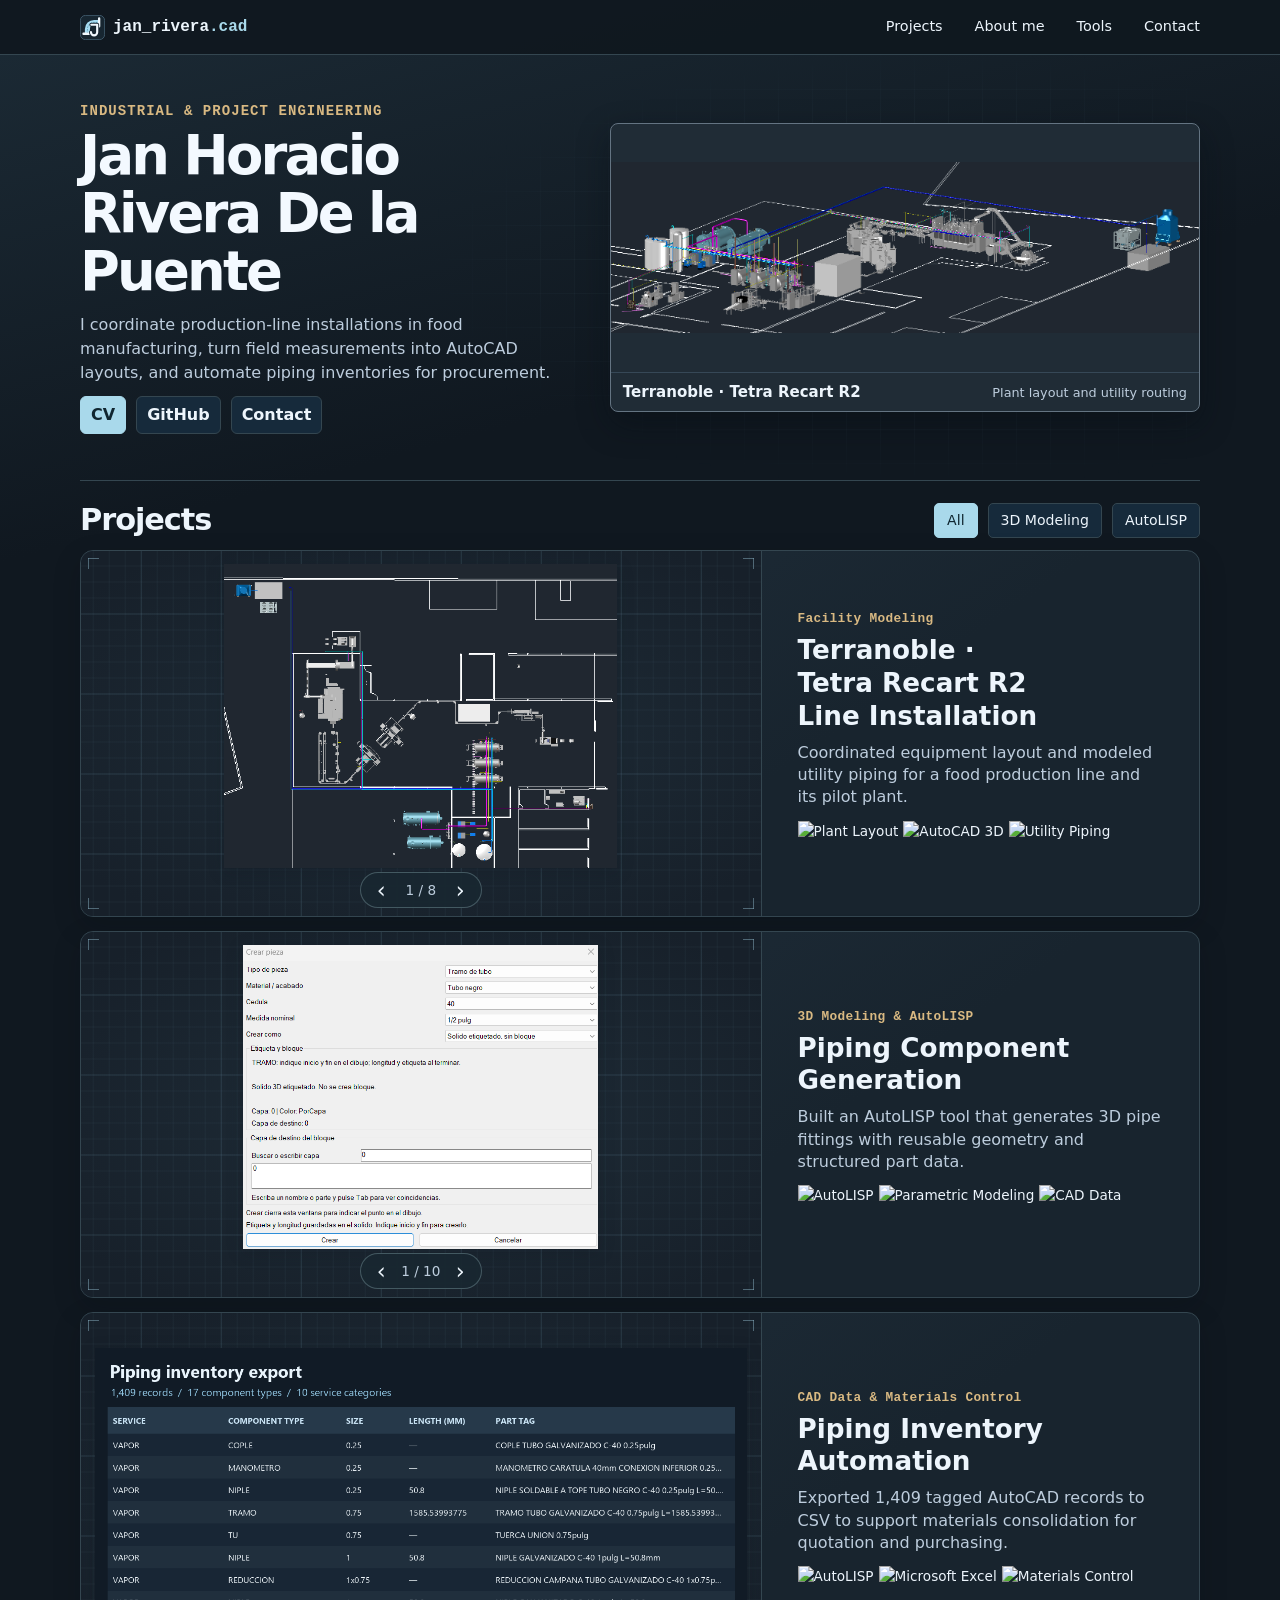
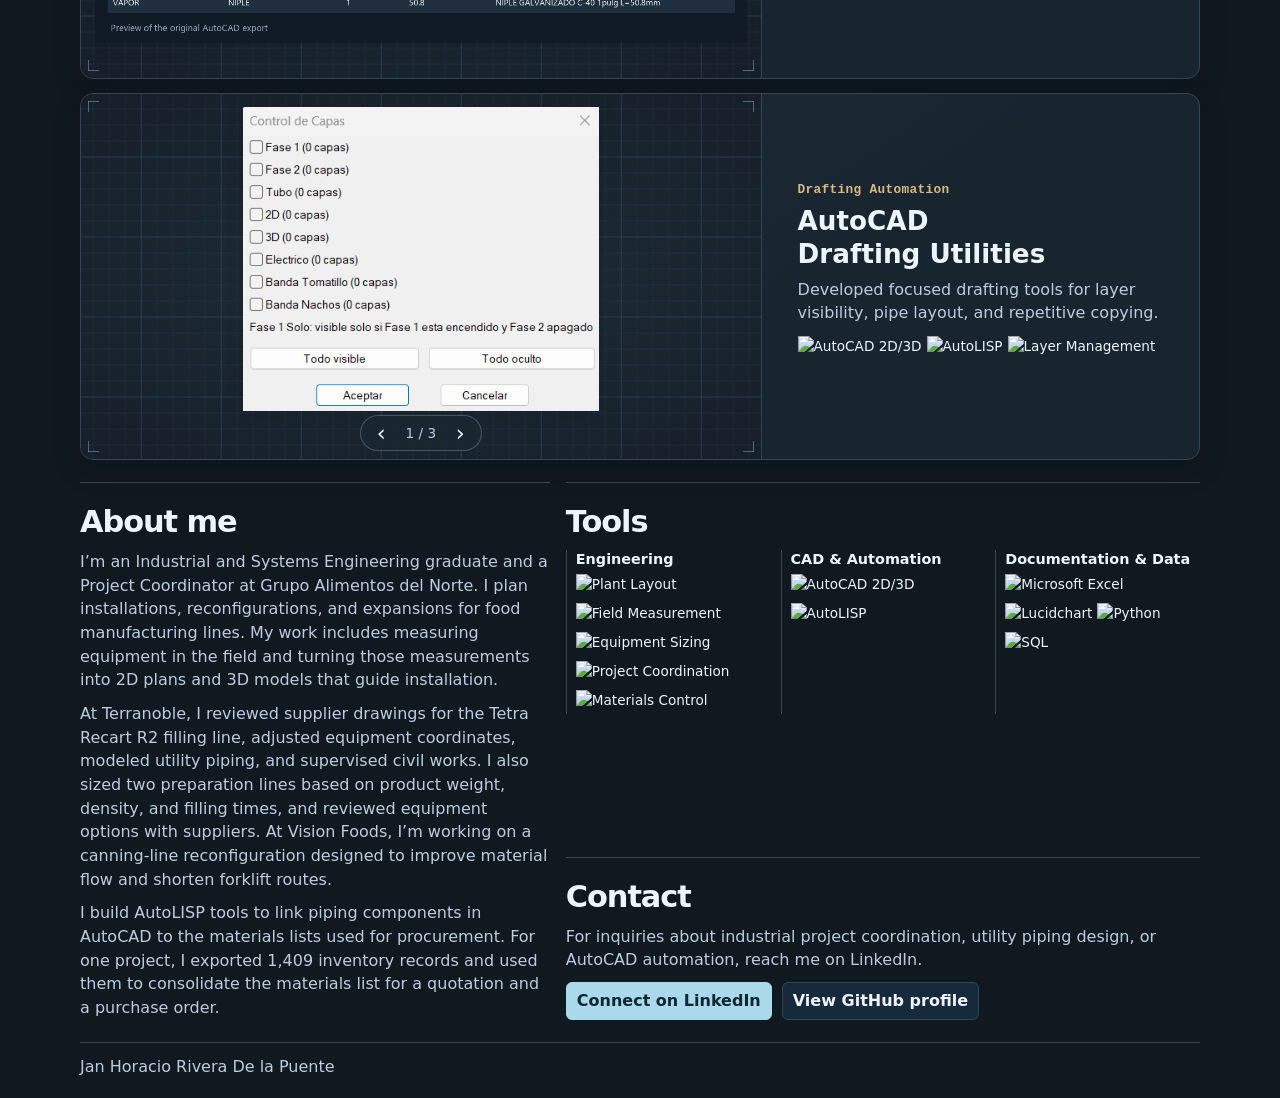
==== commit 0e8a68a6: "Unify project imagery with a CAD drawing frame" ====
--- a/index.html
+++ b/index.html
@@ -6,8 +6,8 @@
 <meta name="description" content="Jan Horacio Rivera De la Puente’s AutoCAD portfolio. Industrial piping, 3D modeling, and AutoLISP automation.">
 <title>Jan Rivera · AutoCAD Portfolio</title>
 <link rel="icon" type="image/svg+xml" href="assets/favicon.svg">
-<link rel="stylesheet" href="assets/portfolio.css?v=catalog-1">
-<script src="assets/portfolio.js?v=catalog-1" defer></script>
+<link rel="stylesheet" href="assets/portfolio.css?v=cad-frame-1">
+<script src="assets/portfolio.js?v=cad-frame-1" defer></script>
 </head>
 <body>
 <a class="skip" href="#contenido">Skip to content</a>
@@ -45,7 +45,7 @@
         <p>Coordinated equipment layout and modeled utility piping for a food production line and its pilot plant.</p>
         <ul class="stack badges" aria-label="Skills"><li><img class="skill-badge" src="https://img.shields.io/badge/Plant%20Layout-315E75?style=flat" alt="Plant Layout" height="24" loading="lazy" referrerpolicy="no-referrer"></li><li><img class="skill-badge" src="https://img.shields.io/badge/AutoCAD%203D-C22243?style=flat&amp;logo=autodesk&amp;logoColor=white" alt="AutoCAD 3D" height="24" loading="lazy" referrerpolicy="no-referrer"></li><li><img class="skill-badge" src="https://img.shields.io/badge/Utility%20Piping-315E75?style=flat" alt="Utility Piping" height="24" loading="lazy" referrerpolicy="no-referrer"></li></ul>
       </div>
-      <a class="project-preview" href="assets/terranoble.png" data-project="terranoble">
+      <a class="project-preview cad-frame" href="assets/terranoble.png" data-project="terranoble">
         <img class="project-image" src="assets/terranoble.png" alt="Top view of Terranoble showing equipment and utility piping in AutoCAD" width="666" height="515" loading="lazy">
       </a>
     </article>
@@ -56,7 +56,7 @@
         <p>Built an AutoLISP tool that generates 3D pipe fittings with reusable geometry and structured part data.</p>
         <ul class="stack badges" aria-label="Skills"><li><img class="skill-badge" src="https://img.shields.io/badge/AutoLISP-356388?style=flat&amp;logo=lisp&amp;logoColor=white" alt="AutoLISP" height="24" loading="lazy" referrerpolicy="no-referrer"></li><li><img class="skill-badge" src="https://img.shields.io/badge/Parametric%20Modeling-246A61?style=flat" alt="Parametric Modeling" height="24" loading="lazy" referrerpolicy="no-referrer"></li><li><img class="skill-badge" src="https://img.shields.io/badge/CAD%20Data-635482?style=flat" alt="CAD Data" height="24" loading="lazy" referrerpolicy="no-referrer"></li></ul>
       </div>
-      <a class="project-preview" href="assets/piping-components/pipe-segment-dialog.png" data-project="componentes">
+      <a class="project-preview cad-frame" href="assets/piping-components/pipe-segment-dialog.png" data-project="componentes">
         <img class="project-image" src="assets/piping-components/pipe-segment-dialog.png" alt="CREARPIEZA dialog configured for a tagged pipe segment" width="702" height="601" loading="lazy">
       </a>
 
@@ -68,7 +68,7 @@
         <p>Exported 1,409 tagged AutoCAD records to CSV to support materials consolidation for quotation and purchasing.</p>
         <ul class="stack badges" aria-label="Skills"><li><img class="skill-badge" src="https://img.shields.io/badge/AutoLISP-356388?style=flat&amp;logo=lisp&amp;logoColor=white" alt="AutoLISP" height="24" loading="lazy" referrerpolicy="no-referrer"></li><li><img class="skill-badge" src="https://img.shields.io/badge/Microsoft%20Excel-217346?style=flat&amp;logo=microsoftexcel&amp;logoColor=white" alt="Microsoft Excel" height="24" loading="lazy" referrerpolicy="no-referrer"></li><li><img class="skill-badge" src="https://img.shields.io/badge/Materials%20Control-315E75?style=flat" alt="Materials Control" height="24" loading="lazy" referrerpolicy="no-referrer"></li></ul>
       </div>
-      <a class="project-preview" href="assets/inventory-preview.png" data-project="inventory">
+      <a class="project-preview cad-frame" href="assets/inventory-preview.png" data-project="inventory">
         <img class="project-image" src="assets/inventory-preview.png" alt="Preview of the AutoCAD inventory export with service, component type, size, length, and part tag" width="1244" height="565" loading="lazy">
       </a>
     </article>
@@ -79,7 +79,7 @@
         <p>Developed focused drafting tools for layer visibility, pipe layout, and repetitive copying.</p>
         <ul class="stack badges" aria-label="Skills"><li><img class="skill-badge" src="https://img.shields.io/badge/AutoCAD%202D%2F3D-C22243?style=flat&amp;logo=autodesk&amp;logoColor=white" alt="AutoCAD 2D/3D" height="24" loading="lazy" referrerpolicy="no-referrer"></li><li><img class="skill-badge" src="https://img.shields.io/badge/AutoLISP-356388?style=flat&amp;logo=lisp&amp;logoColor=white" alt="AutoLISP" height="24" loading="lazy" referrerpolicy="no-referrer"></li><li><img class="skill-badge" src="https://img.shields.io/badge/Layer%20Management-246A61?style=flat" alt="Layer Management" height="24" loading="lazy" referrerpolicy="no-referrer"></li></ul>
       </div>
-      <a class="project-preview" href="assets/drafting-utilities/layer-control.png" data-project="rutinas">
+      <a class="project-preview cad-frame" href="assets/drafting-utilities/layer-control.png" data-project="rutinas">
         <img class="project-image" src="assets/drafting-utilities/layer-control.png" alt="AutoCAD layer-control dialog with grouped visibility controls" width="427" height="365" loading="lazy">
       </a>
     </article>
@@ -180,7 +180,7 @@
           </select>
           <a class="button primary" id="family-viewer" href="visores/visor-codos.html" data-open-viewer>Open 3D viewer</a>
         </div></div><section id="utility-legend" hidden><h4>Utility color legend</h4><ul></ul></section></section>
-    <figure><div class="gallery-stage"><img id="gallery-image" alt=""></div><figcaption id="gallery-caption"></figcaption><div id="gallery-controls" class="actions"><button type="button" id="previous-image">Previous</button><span id="image-position" aria-live="polite"></span><button type="button" id="next-image">Next</button></div></figure>
+    <figure><div class="gallery-stage cad-frame"><img id="gallery-image" alt=""></div><figcaption id="gallery-caption"></figcaption><div id="gallery-controls" class="actions"><button type="button" id="previous-image">Previous</button><span id="image-position" aria-live="polite"></span><button type="button" id="next-image">Next</button></div></figure>
   </div>
 </dialog>
 </body>
--- a/assets/portfolio.css
+++ b/assets/portfolio.css
@@ -59,9 +59,9 @@
 @media(prefers-reduced-motion:reduce){html{scroll-behavior:auto}}
 .project-preview{display:block;border-radius:8px;cursor:zoom-in}
 .project-preview:hover{outline:1px solid var(--accent)}
-#gallery[open]{display:grid;grid-template-rows:auto minmax(0,1fr);height:min(800px,94dvh);max-height:94dvh;overflow:hidden}
-.gallery-body{display:grid;grid-template-columns:minmax(205px,.86fr) minmax(0,2.3fr);grid-template-rows:minmax(0,1fr);gap:clamp(10px,2vw,22px);padding:clamp(8px,1.5vw,16px);min-height:0;overflow:hidden}
-.gallery-overview{min-height:0;overflow-y:auto;overscroll-behavior:contain;padding-inline-end:10px}
+#gallery[open]{width:min(1440px,97vw);display:grid;grid-template-rows:auto minmax(0,1fr);height:min(800px,94dvh);max-height:94dvh;overflow:hidden}
+.gallery-body{display:grid;grid-template-columns:minmax(250px,39fr) minmax(0,61fr);grid-template-rows:minmax(0,1fr);gap:clamp(10px,2vw,22px);padding:clamp(8px,1.5vw,16px);min-height:0;overflow:hidden}
+.gallery-overview{min-width:0;min-height:0;overflow-y:auto;overscroll-behavior:contain;padding-inline-end:clamp(10px,1.5vw,20px);border-inline-end:1px solid var(--border)}
 .gallery-overview:focus-visible{outline:2px solid var(--focus);outline-offset:-2px}
 .gallery-overview p,.gallery-body figcaption{color:var(--muted)}
 .gallery-body figure{display:flex;flex-direction:column;margin:0;min-width:0;min-height:0;gap:clamp(3px,1vh,8px)}
@@ -81,7 +81,7 @@
  #gallery-controls button{min-height:36px;padding-inline:7px}
  .gallery-overview{min-width:0;overflow-wrap:anywhere}
  .dialog-head h2{min-width:0;overflow-wrap:anywhere}
- .gallery-overview{grid-row:2;border-top:1px solid var(--border);padding-top:8px}
+ .gallery-overview{grid-row:2;border-top:1px solid var(--border);border-inline-end:0;padding-top:8px}
 }
 @media(max-height:480px){
  #gallery .dialog-head{padding-block:4px}
@@ -165,12 +165,7 @@
 .gallery-stage{
   position:relative;isolation:isolate;flex:1 1 0;min-height:0;overflow:hidden;
   border:1px solid #a6dcf34a;border-radius:11px;
-  background:linear-gradient(140deg,#394e5d,#2e414f);
-}
-.gallery-stage::before{
-  content:"";position:absolute;z-index:-1;inset:-14%;
-  background:var(--image-glow,none) center/cover no-repeat;
-  opacity:.36;filter:blur(32px) saturate(.82);pointer-events:none;
+
 }
 .gallery-thumbnails button[aria-pressed="true"]{background:#264b62;border-color:var(--accent)}
 @media(max-width:740px){.hero::before{inset:25% 0 0}}
@@ -211,12 +206,7 @@
 .card .project-preview{
   position:relative;isolation:isolate;display:grid;place-items:center;
   height:clamp(255px,31vw,365px);min-height:0;padding:clamp(7px,1.1vw,13px);
-  overflow:hidden;border-radius:12px 0 0 12px;background:radial-gradient(ellipse at 45% 35%,#314756,#1a2933 76%);
-}
-.card .project-preview::before{
-  content:"";position:absolute;z-index:-1;inset:-14%;
-  background:var(--preview-glow,none) center/cover no-repeat;
-  opacity:.32;filter:blur(30px) saturate(.78);pointer-events:none;
+  overflow:hidden;border-radius:12px 0 0 12px;
 }
 .card .project-preview img{width:100%;height:100%;min-height:0;max-height:none;object-fit:contain;box-shadow:none}
 .card-media .project-preview{padding-bottom:48px}
@@ -244,18 +234,6 @@
 .feature img{
   filter:brightness(1.08) contrast(1.045);
 }
-.card .project-preview[data-image-kind="interface"],
-.gallery-stage[data-image-kind="interface"]{
-  background:radial-gradient(ellipse at 45% 40%,#455864,#253440 80%);
-}
-.card .project-preview[data-image-kind="interface"]::before,
-.gallery-stage[data-image-kind="interface"]::before{opacity:0}
-.card .project-preview[data-image-kind="data"],
-.gallery-stage[data-image-kind="data"]{
-  background:radial-gradient(ellipse at 45% 40%,#2c4453,#1b2a34 80%);
-}
-.card .project-preview[data-image-kind="data"]::before,
-.gallery-stage[data-image-kind="data"]::before{opacity:.16}
 .card .project-preview img,#gallery-image{
   filter:drop-shadow(0 4px 8px #09141b38);
 }
@@ -267,7 +245,6 @@
 @media(max-width:680px){.feature img{height:clamp(120px,29vw,175px)}}
 
 #gallery::backdrop{background:#253747b8;backdrop-filter:blur(4px)}
-.gallery-stage[data-image-kind="interface"]{background:#435663}
 .gallery-stage[data-image-kind="interface"] #gallery-image{filter:none}
 .gallery-overview h4{margin:14px 0 4px;color:var(--ink);font-size:.95rem}
 .gallery-overview #gallery-workflow{margin:0 0 12px;padding-inline-start:19px;color:var(--muted)}
@@ -304,3 +281,28 @@
 #component-catalog caption{text-align:left;font-weight:700;color:var(--ink);margin-bottom:4px}
 #component-catalog th,#component-catalog td{border:1px solid var(--border);padding:5px;vertical-align:top;text-align:left}
 #component-catalog th:first-child{width:32%}
+
+/* CAD drawing field shared by project previews and the full gallery. */
+.card .cad-frame,.gallery-stage.cad-frame{
+  --cad-grid:linear-gradient(90deg,#54748638 1px,transparent 1px),linear-gradient(#54748638 1px,transparent 1px);
+  --cad-grid-fine:linear-gradient(90deg,#54748617 1px,transparent 1px),linear-gradient(#54748617 1px,transparent 1px);
+  background-color:#1b2530;
+  background-image:var(--cad-grid),var(--cad-grid-fine),radial-gradient(ellipse at center,#1f2d38,#17202a 88%);
+  background-size:80px 80px,80px 80px,16px 16px,16px 16px,100% 100%;
+  background-position:center;
+}
+.cad-frame::after{
+  content:"";position:absolute;inset:7px;pointer-events:none;
+  --corner:#83a9ba85;
+  background:
+    linear-gradient(var(--corner),var(--corner)) left top/11px 1px no-repeat,
+    linear-gradient(var(--corner),var(--corner)) left top/1px 11px no-repeat,
+    linear-gradient(var(--corner),var(--corner)) right top/11px 1px no-repeat,
+    linear-gradient(var(--corner),var(--corner)) right top/1px 11px no-repeat,
+    linear-gradient(var(--corner),var(--corner)) left bottom/11px 1px no-repeat,
+    linear-gradient(var(--corner),var(--corner)) left bottom/1px 11px no-repeat,
+    linear-gradient(var(--corner),var(--corner)) right bottom/11px 1px no-repeat,
+    linear-gradient(var(--corner),var(--corner)) right bottom/1px 11px no-repeat;
+}
+.card .cad-frame{padding-inline:14px}
+#gallery-image{padding:clamp(9px,1vw,15px)}
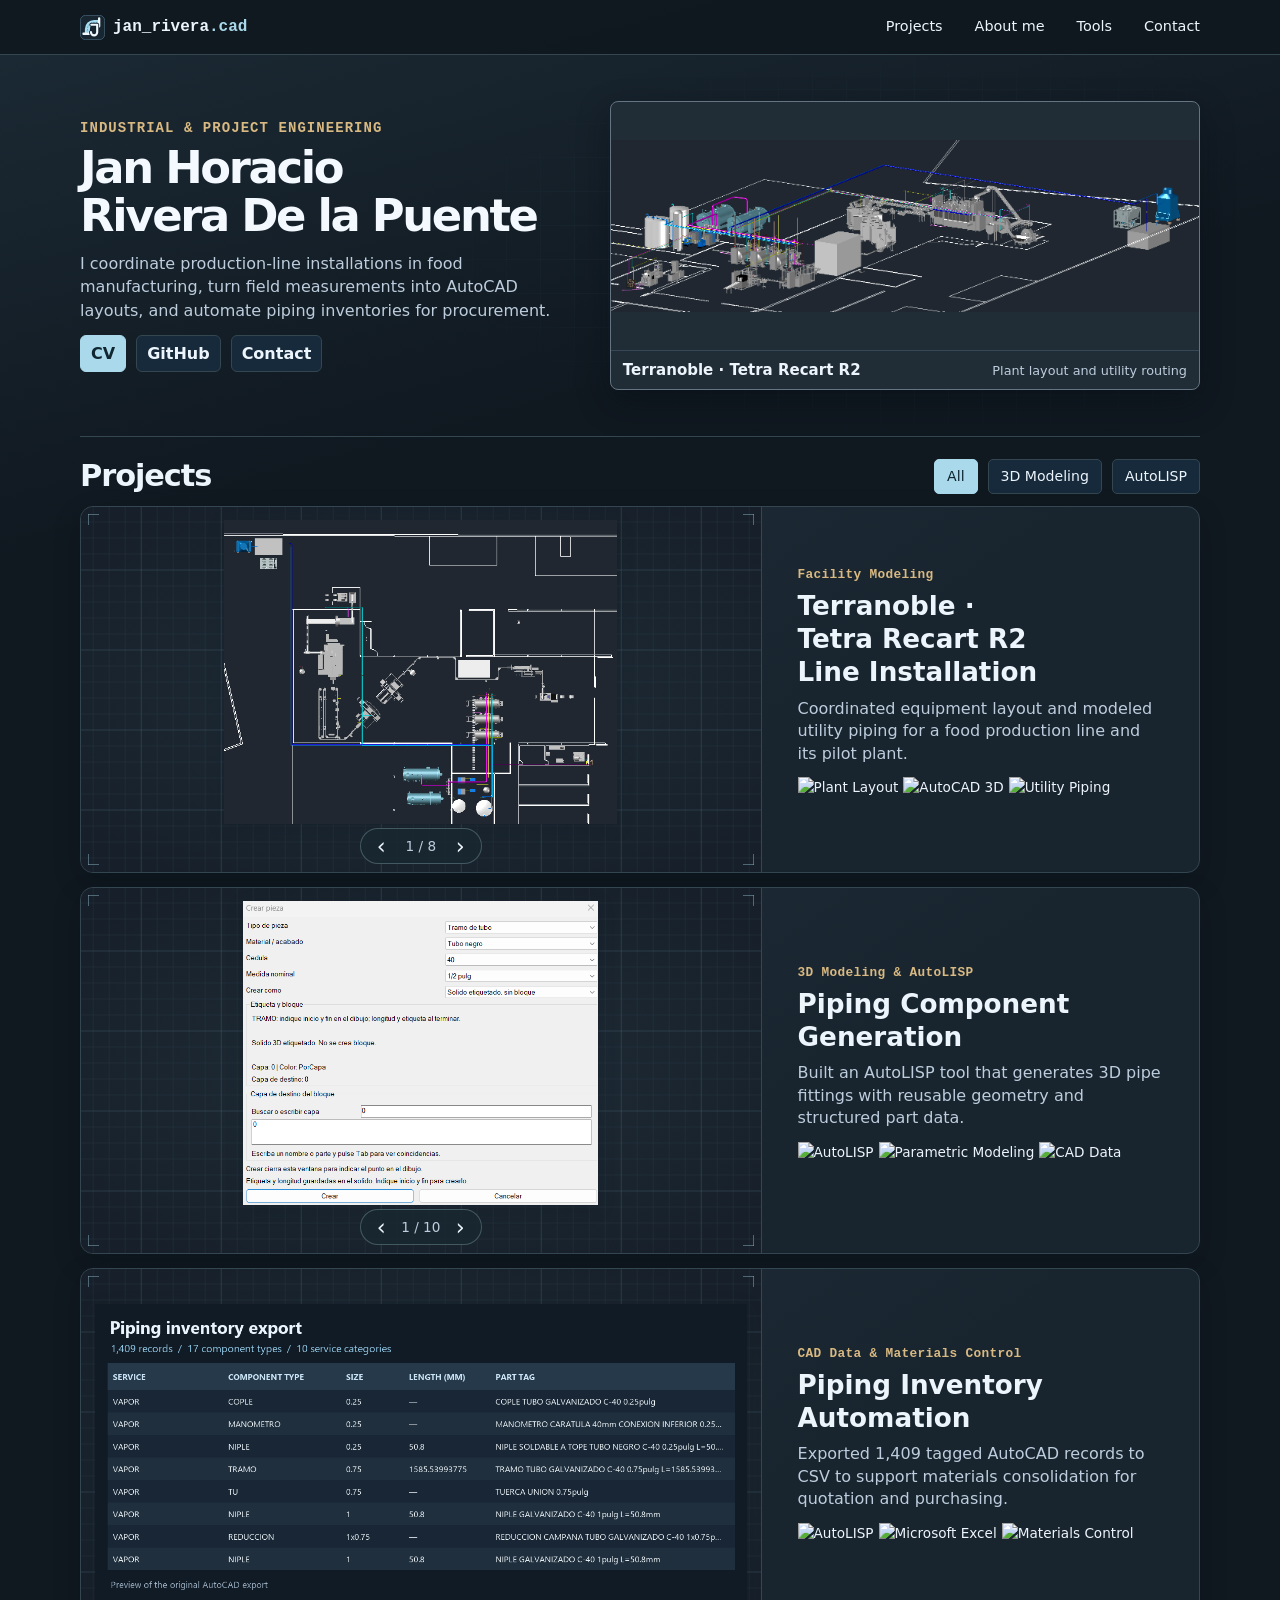
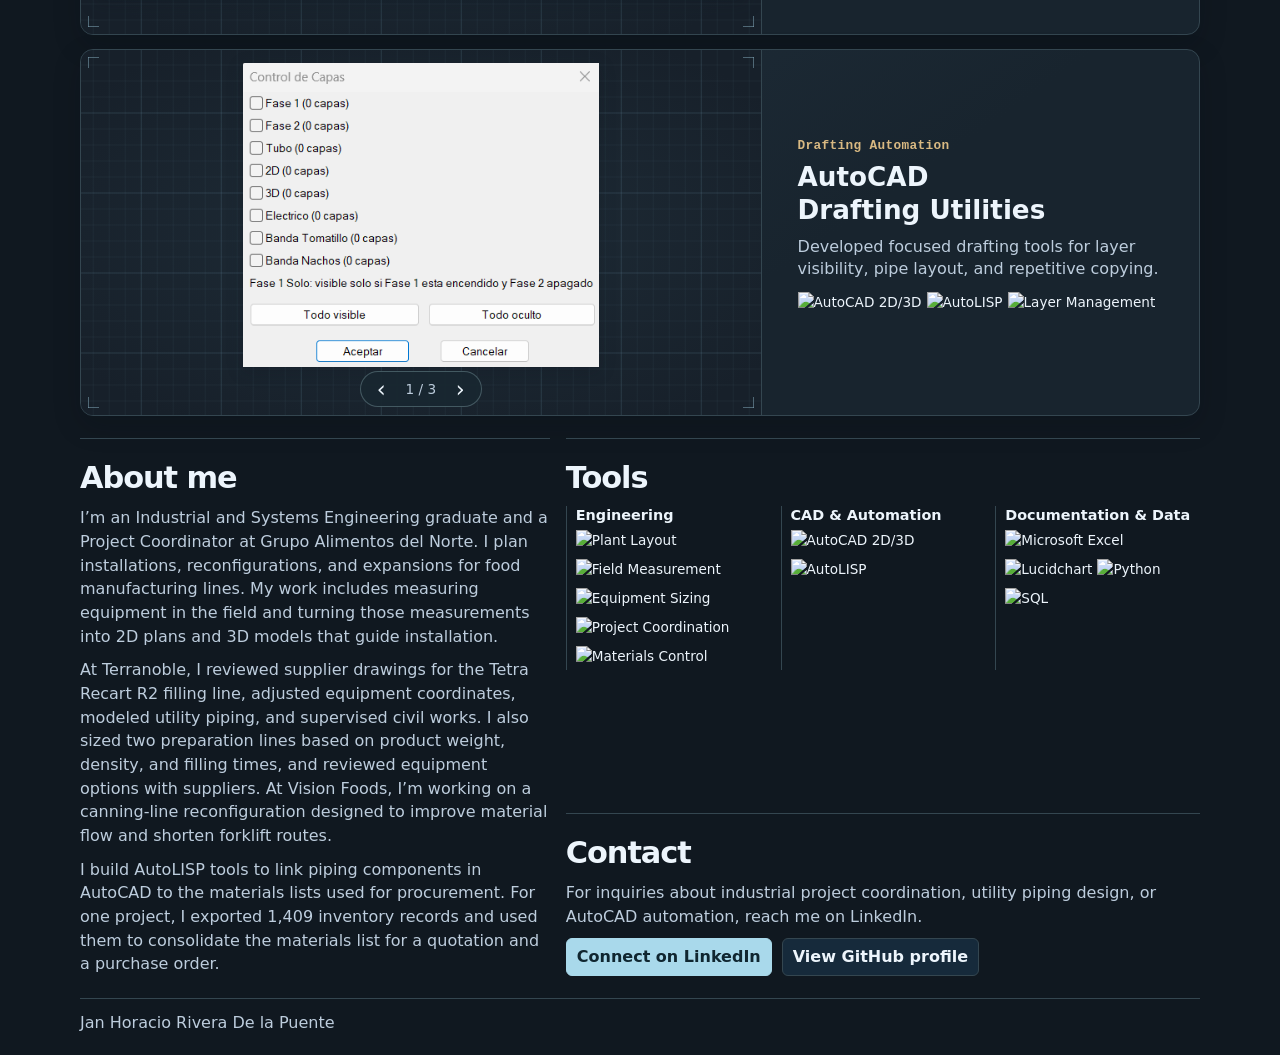
==== commit 77c488a1: "Keep the portfolio name on two lines" ====
--- a/index.html
+++ b/index.html
@@ -6,7 +6,7 @@
 <meta name="description" content="Jan Horacio Rivera De la Puente’s AutoCAD portfolio. Industrial piping, 3D modeling, and AutoLISP automation.">
 <title>Jan Rivera · AutoCAD Portfolio</title>
 <link rel="icon" type="image/svg+xml" href="assets/favicon.svg">
-<link rel="stylesheet" href="assets/portfolio.css?v=cad-frame-1">
+<link rel="stylesheet" href="assets/portfolio.css?v=name-2-lines">
 <script src="assets/portfolio.js?v=cad-frame-1" defer></script>
 </head>
 <body>
@@ -21,7 +21,7 @@
 <section class="hero wrap" id="inicio">
   <div>
     <p class="role">Industrial &amp; Project Engineering</p>
-    <h1>Jan Horacio<br>Rivera De la Puente</h1>
+    <h1><span>Jan Horacio</span> <span>Rivera De la Puente</span></h1>
     <p class="lead">I coordinate production-line installations in food manufacturing, turn field measurements into AutoCAD layouts, and automate piping inventories for procurement.</p>
     <div class="actions"><a class="button primary" href="https://drive.google.com/file/d/1Aw_SqKjx_-QBPV0L7OLfvKvJ_O0uyc1h/view?usp=drive_link">CV</a><a class="button" href="https://github.com/JanRDLP">GitHub</a><a class="button" href="#contacto">Contact</a></div>
   </div>
--- a/assets/portfolio.css
+++ b/assets/portfolio.css
@@ -306,3 +306,6 @@
 }
 .card .cad-frame{padding-inline:14px}
 #gallery-image{padding:clamp(9px,1vw,15px)}
+.hero > div{min-width:0;container-type:inline-size}
+.hero h1{font-size:min(3.7rem,9.5cqi)}
+.hero h1 span{display:block;white-space:nowrap}
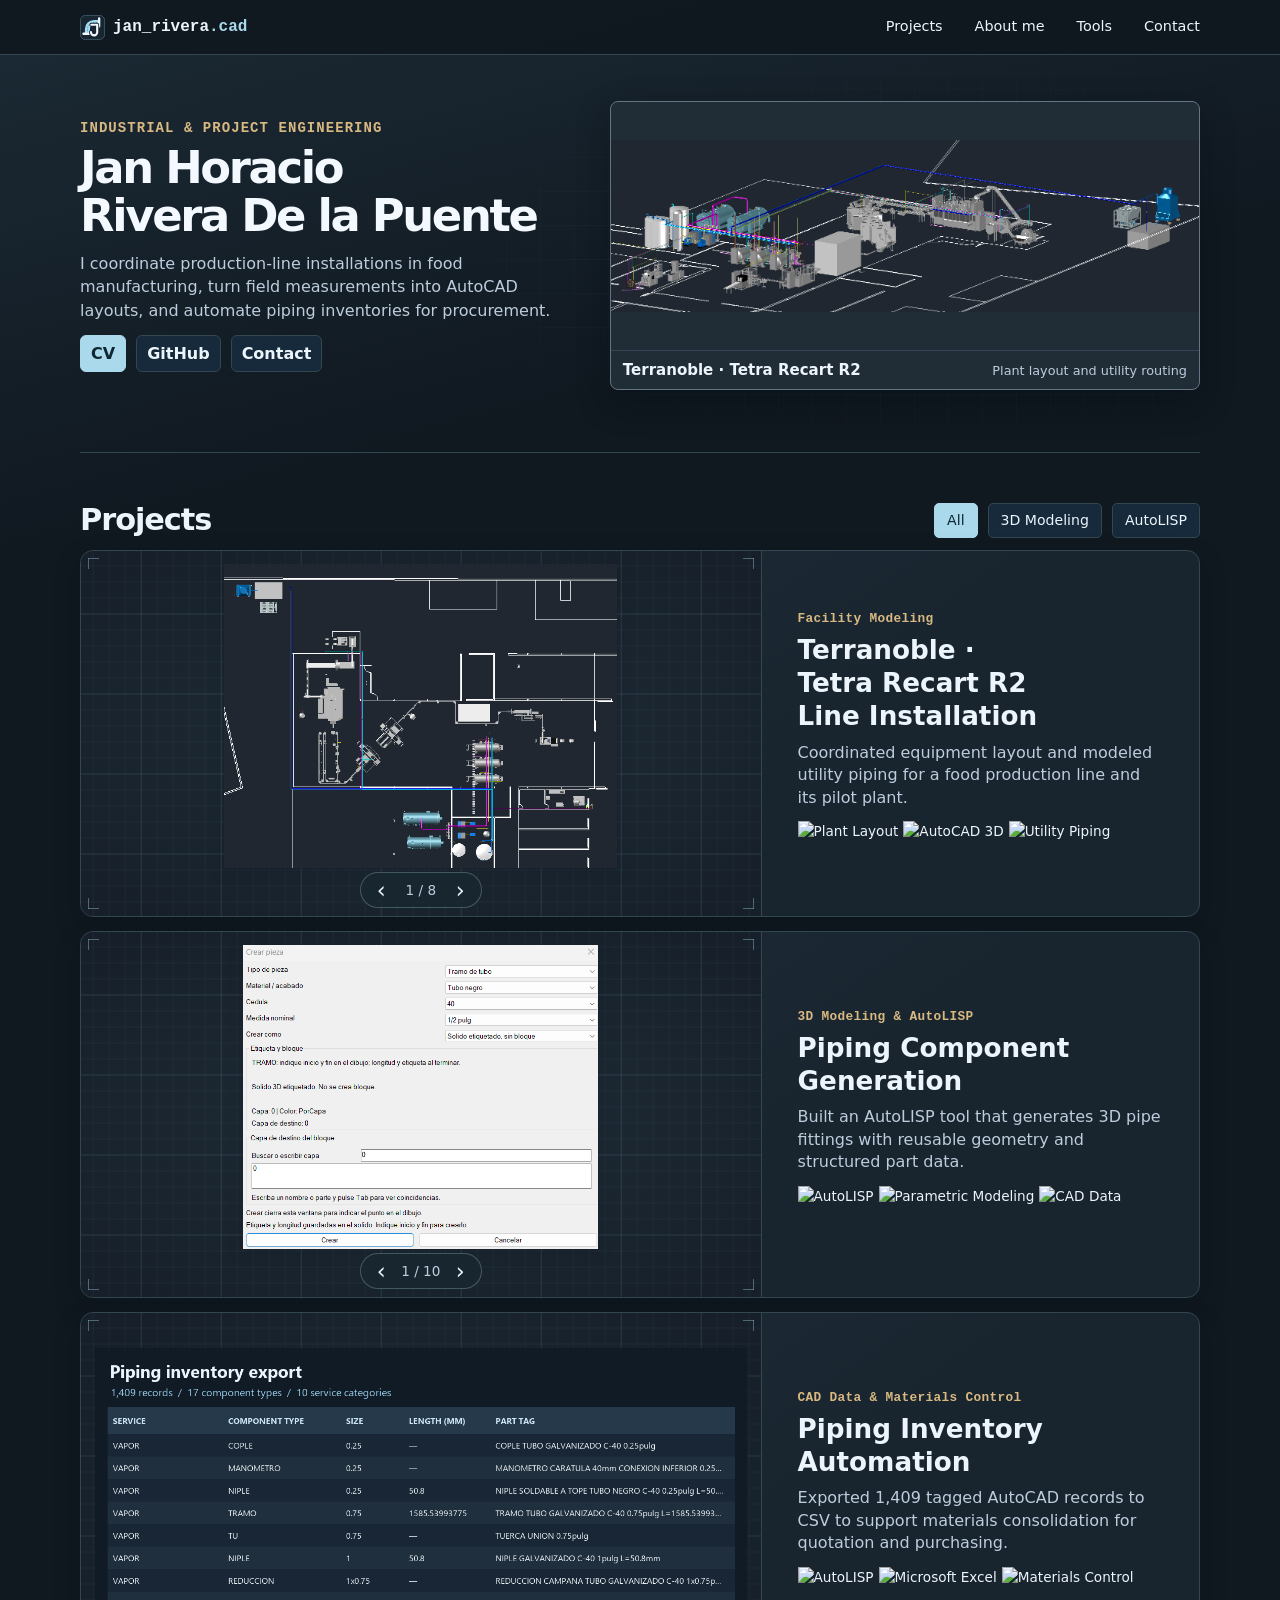
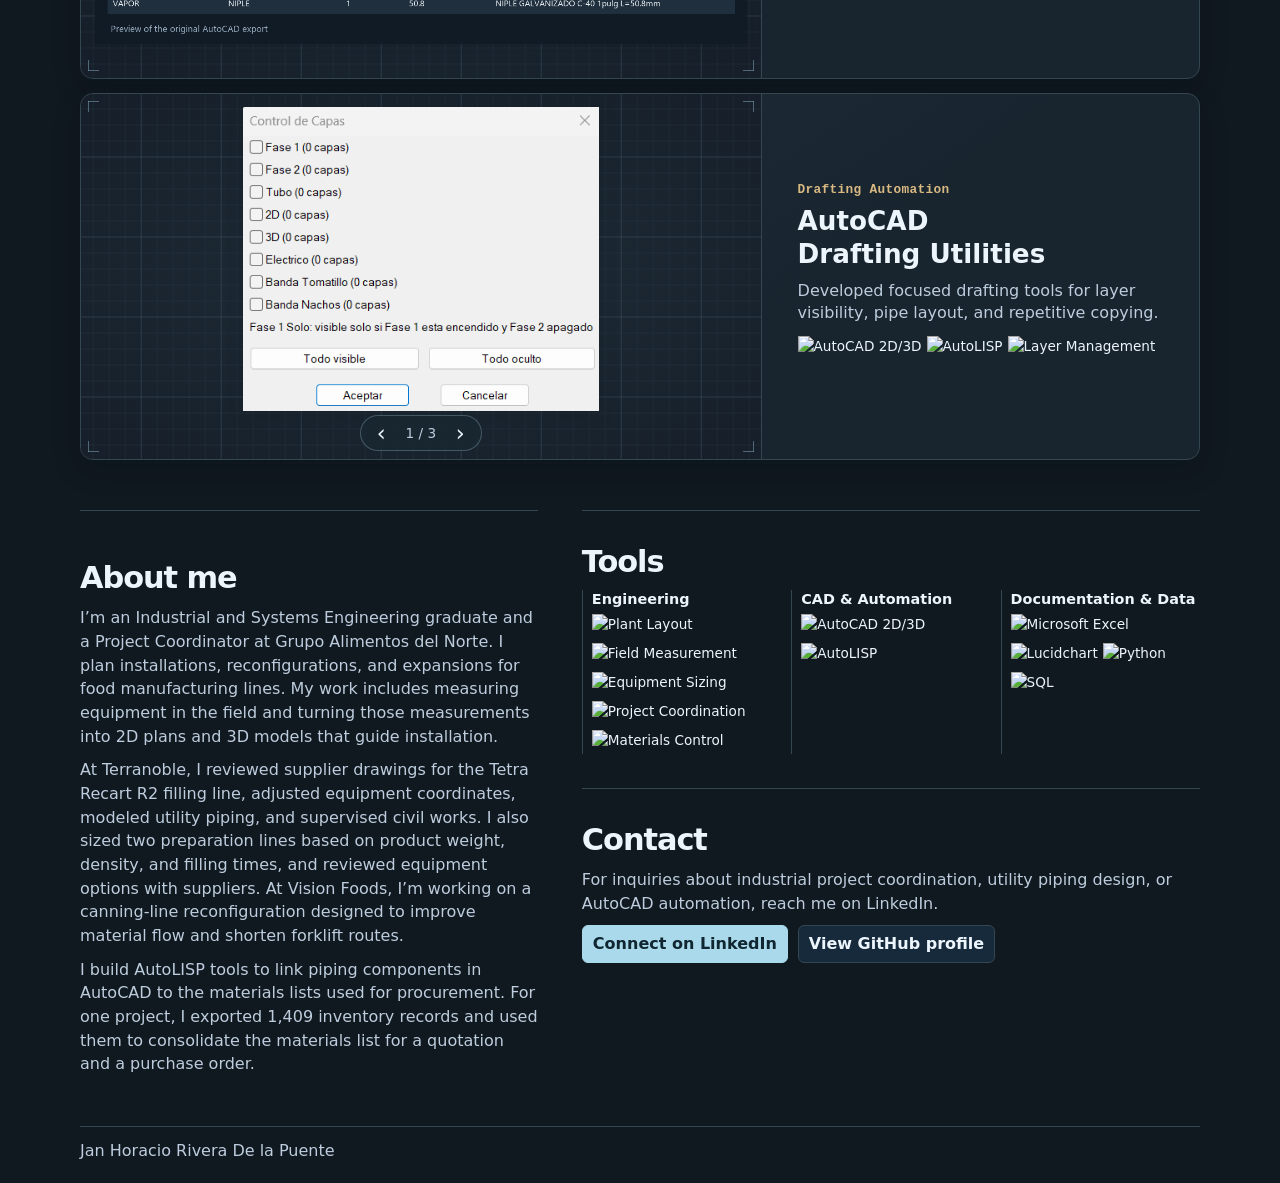
==== commit 88b53026: "Add breathing room between portfolio sections" ====
--- a/index.html
+++ b/index.html
@@ -6,7 +6,7 @@
 <meta name="description" content="Jan Horacio Rivera De la Puente’s AutoCAD portfolio. Industrial piping, 3D modeling, and AutoLISP automation.">
 <title>Jan Rivera · AutoCAD Portfolio</title>
 <link rel="icon" type="image/svg+xml" href="assets/favicon.svg">
-<link rel="stylesheet" href="assets/portfolio.css?v=name-2-lines">
+<link rel="stylesheet" href="assets/portfolio.css?v=section-spacing">
 <script src="assets/portfolio.js?v=cad-frame-1" defer></script>
 </head>
 <body>
@@ -43,7 +43,7 @@
         <p class="role">Facility Modeling</p>
         <h3><button type="button" class="project-title" data-project="terranoble" aria-haspopup="dialog">Terranoble · Tetra Recart R2 Line Installation</button></h3>
         <p>Coordinated equipment layout and modeled utility piping for a food production line and its pilot plant.</p>
-        <ul class="stack badges" aria-label="Skills"><li><img class="skill-badge" src="https://img.shields.io/badge/Plant%20Layout-315E75?style=flat" alt="Plant Layout" height="24" loading="lazy" referrerpolicy="no-referrer"></li><li><img class="skill-badge" src="https://img.shields.io/badge/AutoCAD%203D-C22243?style=flat&amp;logo=autodesk&amp;logoColor=white" alt="AutoCAD 3D" height="24" loading="lazy" referrerpolicy="no-referrer"></li><li><img class="skill-badge" src="https://img.shields.io/badge/Utility%20Piping-315E75?style=flat" alt="Utility Piping" height="24" loading="lazy" referrerpolicy="no-referrer"></li></ul>
+        <ul class="stack badges" aria-label="Skills"><li><img class="skill-badge" src="https://img.shields.io/badge/Plant%20Layout-315E75?style=flat&amp;logo=data%3Aimage%2Fsvg%2Bxml%3Bbase64%2CPHN2ZyB4bWxucz0iaHR0cDovL3d3dy53My5vcmcvMjAwMC9zdmciIHZpZXdCb3g9IjAgMCAyMCAyMCI%2BPHBhdGggZD0iTTIgM2gxNnYxNEgyek04IDN2N0gybTYgNGgxMG0tNC00djQiIGZpbGw9Im5vbmUiIHN0cm9rZT0iI2ZmZiIgc3Ryb2tlLXdpZHRoPSIxLjciIHN0cm9rZS1saW5lY2FwPSJyb3VuZCIgc3Ryb2tlLWxpbmVqb2luPSJyb3VuZCIvPjwvc3ZnPg%3D%3D" alt="Plant Layout" height="24" loading="lazy" referrerpolicy="no-referrer"></li><li><img class="skill-badge" src="https://img.shields.io/badge/AutoCAD%203D-C22243?style=flat&amp;logo=autocad&amp;logoColor=white" alt="AutoCAD 3D" height="24" loading="lazy" referrerpolicy="no-referrer"></li><li><img class="skill-badge" src="https://img.shields.io/badge/Utility%20Piping-315E75?style=flat&amp;logo=data%3Aimage%2Fsvg%2Bxml%3Bbase64%2CPHN2ZyB4bWxucz0iaHR0cDovL3d3dy53My5vcmcvMjAwMC9zdmciIHZpZXdCb3g9IjAgMCAyMCAyMCI%[base64]%3D%3D" alt="Utility Piping" height="24" loading="lazy" referrerpolicy="no-referrer"></li></ul>
       </div>
       <a class="project-preview cad-frame" href="assets/terranoble.png" data-project="terranoble">
         <img class="project-image" src="assets/terranoble.png" alt="Top view of Terranoble showing equipment and utility piping in AutoCAD" width="666" height="515" loading="lazy">
@@ -54,7 +54,7 @@
         <p class="role">3D Modeling &amp; AutoLISP</p>
         <h3><button type="button" class="project-title" data-project="componentes" aria-haspopup="dialog">Piping Component Generation</button></h3>
         <p>Built an AutoLISP tool that generates 3D pipe fittings with reusable geometry and structured part data.</p>
-        <ul class="stack badges" aria-label="Skills"><li><img class="skill-badge" src="https://img.shields.io/badge/AutoLISP-356388?style=flat&amp;logo=lisp&amp;logoColor=white" alt="AutoLISP" height="24" loading="lazy" referrerpolicy="no-referrer"></li><li><img class="skill-badge" src="https://img.shields.io/badge/Parametric%20Modeling-246A61?style=flat" alt="Parametric Modeling" height="24" loading="lazy" referrerpolicy="no-referrer"></li><li><img class="skill-badge" src="https://img.shields.io/badge/CAD%20Data-635482?style=flat" alt="CAD Data" height="24" loading="lazy" referrerpolicy="no-referrer"></li></ul>
+        <ul class="stack badges" aria-label="Skills"><li><img class="skill-badge" src="https://img.shields.io/badge/AutoLISP-356388?style=flat&amp;logo=data%3Aimage%2Fsvg%2Bxml%3Bbase64%2CPHN2ZyB4bWxucz0iaHR0cDovL3d3dy53My5vcmcvMjAwMC9zdmciIHZpZXdCb3g9IjAgMCAyMCAyMCI%2BPHBhdGggZD0iTTggM0M1IDYgNSAxNCA4IDE3TTEyIDNjMyAzIDMgMTEgMCAxNCIgZmlsbD0ibm9uZSIgc3Ryb2tlPSIjZmZmIiBzdHJva2Utd2lkdGg9IjEuNyIgc3Ryb2tlLWxpbmVjYXA9InJvdW5kIiBzdHJva2UtbGluZWpvaW49InJvdW5kIi8%2BPC9zdmc%2B" alt="AutoLISP" height="24" loading="lazy" referrerpolicy="no-referrer"></li><li><img class="skill-badge" src="https://img.shields.io/badge/Parametric%20Modeling-246A61?style=flat&amp;logo=data%3Aimage%2Fsvg%2Bxml%3Bbase64%2CPHN2ZyB4bWxucz0iaHR0cDovL3d3dy53My5vcmcvMjAwMC9zdmciIHZpZXdCb3g9IjAgMCAyMCAyMCI%2BPHBhdGggZD0iTTQgMTVsNS0xMCA3IDl6TTQgMTVoMTJNOSA1aDdtMCAwdjkiIGZpbGw9Im5vbmUiIHN0cm9rZT0iI2ZmZiIgc3Ryb2tlLXdpZHRoPSIxLjciIHN0cm9rZS1saW5lY2FwPSJyb3VuZCIgc3Ryb2tlLWxpbmVqb2luPSJyb3VuZCIvPjwvc3ZnPg%3D%3D" alt="Parametric Modeling" height="24" loading="lazy" referrerpolicy="no-referrer"></li><li><img class="skill-badge" src="https://img.shields.io/badge/CAD%20Data-635482?style=flat&amp;logo=data%3Aimage%2Fsvg%2Bxml%3Bbase64%2CPHN2ZyB4bWxucz0iaHR0cDovL3d3dy53My5vcmcvMjAwMC9zdmciIHZpZXdCb3g9IjAgMCAyMCAyMCI%2BPHBhdGggZD0iTTMgNGgxNHYxMkgzek0zIDhoMTRNOCA4djhtNC04djgiIGZpbGw9Im5vbmUiIHN0cm9rZT0iI2ZmZiIgc3Ryb2tlLXdpZHRoPSIxLjciIHN0cm9rZS1saW5lY2FwPSJyb3VuZCIgc3Ryb2tlLWxpbmVqb2luPSJyb3VuZCIvPjwvc3ZnPg%3D%3D" alt="CAD Data" height="24" loading="lazy" referrerpolicy="no-referrer"></li></ul>
       </div>
       <a class="project-preview cad-frame" href="assets/piping-components/pipe-segment-dialog.png" data-project="componentes">
         <img class="project-image" src="assets/piping-components/pipe-segment-dialog.png" alt="CREARPIEZA dialog configured for a tagged pipe segment" width="702" height="601" loading="lazy">
@@ -66,7 +66,7 @@
         <p class="role">CAD Data &amp; Materials Control</p>
         <h3><button type="button" class="project-title" data-project="inventory" aria-haspopup="dialog">Piping Inventory Automation</button></h3>
         <p>Exported 1,409 tagged AutoCAD records to CSV to support materials consolidation for quotation and purchasing.</p>
-        <ul class="stack badges" aria-label="Skills"><li><img class="skill-badge" src="https://img.shields.io/badge/AutoLISP-356388?style=flat&amp;logo=lisp&amp;logoColor=white" alt="AutoLISP" height="24" loading="lazy" referrerpolicy="no-referrer"></li><li><img class="skill-badge" src="https://img.shields.io/badge/Microsoft%20Excel-217346?style=flat&amp;logo=microsoftexcel&amp;logoColor=white" alt="Microsoft Excel" height="24" loading="lazy" referrerpolicy="no-referrer"></li><li><img class="skill-badge" src="https://img.shields.io/badge/Materials%20Control-315E75?style=flat" alt="Materials Control" height="24" loading="lazy" referrerpolicy="no-referrer"></li></ul>
+        <ul class="stack badges" aria-label="Skills"><li><img class="skill-badge" src="https://img.shields.io/badge/AutoLISP-356388?style=flat&amp;logo=data%3Aimage%2Fsvg%2Bxml%3Bbase64%2CPHN2ZyB4bWxucz0iaHR0cDovL3d3dy53My5vcmcvMjAwMC9zdmciIHZpZXdCb3g9IjAgMCAyMCAyMCI%2BPHBhdGggZD0iTTggM0M1IDYgNSAxNCA4IDE3TTEyIDNjMyAzIDMgMTEgMCAxNCIgZmlsbD0ibm9uZSIgc3Ryb2tlPSIjZmZmIiBzdHJva2Utd2lkdGg9IjEuNyIgc3Ryb2tlLWxpbmVjYXA9InJvdW5kIiBzdHJva2UtbGluZWpvaW49InJvdW5kIi8%2BPC9zdmc%2B" alt="AutoLISP" height="24" loading="lazy" referrerpolicy="no-referrer"></li><li><img class="skill-badge" src="https://img.shields.io/badge/Microsoft%20Excel-217346?style=flat&amp;logo=data%3Aimage%2Fsvg%2Bxml%3Bbase64%2CPHN2ZyB4bWxucz0iaHR0cDovL3d3dy53My5vcmcvMjAwMC9zdmciIHZpZXdCb3g9IjAgMCAyMCAyMCI%[base64]%3D%3D" alt="Microsoft Excel" height="24" loading="lazy" referrerpolicy="no-referrer"></li><li><img class="skill-badge" src="https://img.shields.io/badge/Materials%20Control-315E75?style=flat&amp;logo=data%3Aimage%2Fsvg%2Bxml%3Bbase64%2CPHN2ZyB4bWxucz0iaHR0cDovL3d3dy53My5vcmcvMjAwMC9zdmciIHZpZXdCb3g9IjAgMCAyMCAyMCI%2BPHBhdGggZD0iTTMgNmw3LTQgNyA0djhsLTcgNC03LTR6TTMgNmw3IDQgNy00bS03IDR2OCIgZmlsbD0ibm9uZSIgc3Ryb2tlPSIjZmZmIiBzdHJva2Utd2lkdGg9IjEuNyIgc3Ryb2tlLWxpbmVjYXA9InJvdW5kIiBzdHJva2UtbGluZWpvaW49InJvdW5kIi8%2BPC9zdmc%2B" alt="Materials Control" height="24" loading="lazy" referrerpolicy="no-referrer"></li></ul>
       </div>
       <a class="project-preview cad-frame" href="assets/inventory-preview.png" data-project="inventory">
         <img class="project-image" src="assets/inventory-preview.png" alt="Preview of the AutoCAD inventory export with service, component type, size, length, and part tag" width="1244" height="565" loading="lazy">
@@ -77,7 +77,7 @@
         <p class="role">Drafting Automation</p>
         <h3><button type="button" class="project-title" data-project="rutinas" aria-haspopup="dialog">AutoCAD Drafting Utilities</button></h3>
         <p>Developed focused drafting tools for layer visibility, pipe layout, and repetitive copying.</p>
-        <ul class="stack badges" aria-label="Skills"><li><img class="skill-badge" src="https://img.shields.io/badge/AutoCAD%202D%2F3D-C22243?style=flat&amp;logo=autodesk&amp;logoColor=white" alt="AutoCAD 2D/3D" height="24" loading="lazy" referrerpolicy="no-referrer"></li><li><img class="skill-badge" src="https://img.shields.io/badge/AutoLISP-356388?style=flat&amp;logo=lisp&amp;logoColor=white" alt="AutoLISP" height="24" loading="lazy" referrerpolicy="no-referrer"></li><li><img class="skill-badge" src="https://img.shields.io/badge/Layer%20Management-246A61?style=flat" alt="Layer Management" height="24" loading="lazy" referrerpolicy="no-referrer"></li></ul>
+        <ul class="stack badges" aria-label="Skills"><li><img class="skill-badge" src="https://img.shields.io/badge/AutoCAD%202D%2F3D-C22243?style=flat&amp;logo=autocad&amp;logoColor=white" alt="AutoCAD 2D/3D" height="24" loading="lazy" referrerpolicy="no-referrer"></li><li><img class="skill-badge" src="https://img.shields.io/badge/AutoLISP-356388?style=flat&amp;logo=data%3Aimage%2Fsvg%2Bxml%3Bbase64%2CPHN2ZyB4bWxucz0iaHR0cDovL3d3dy53My5vcmcvMjAwMC9zdmciIHZpZXdCb3g9IjAgMCAyMCAyMCI%2BPHBhdGggZD0iTTggM0M1IDYgNSAxNCA4IDE3TTEyIDNjMyAzIDMgMTEgMCAxNCIgZmlsbD0ibm9uZSIgc3Ryb2tlPSIjZmZmIiBzdHJva2Utd2lkdGg9IjEuNyIgc3Ryb2tlLWxpbmVjYXA9InJvdW5kIiBzdHJva2UtbGluZWpvaW49InJvdW5kIi8%2BPC9zdmc%2B" alt="AutoLISP" height="24" loading="lazy" referrerpolicy="no-referrer"></li><li><img class="skill-badge" src="https://img.shields.io/badge/Layer%20Management-246A61?style=flat&amp;logo=data%3Aimage%2Fsvg%2Bxml%3Bbase64%2CPHN2ZyB4bWxucz0iaHR0cDovL3d3dy53My5vcmcvMjAwMC9zdmciIHZpZXdCb3g9IjAgMCAyMCAyMCI%2BPHBhdGggZD0ibTIgNyA4LTUgOCA1LTggNXptMCA0IDggNSA4LTVtLTE2IDQgOCA1IDgtNSIgZmlsbD0ibm9uZSIgc3Ryb2tlPSIjZmZmIiBzdHJva2Utd2lkdGg9IjEuNyIgc3Ryb2tlLWxpbmVjYXA9InJvdW5kIiBzdHJva2UtbGluZWpvaW49InJvdW5kIi8%2BPC9zdmc%2B" alt="Layer Management" height="24" loading="lazy" referrerpolicy="no-referrer"></li></ul>
       </div>
       <a class="project-preview cad-frame" href="assets/drafting-utilities/layer-control.png" data-project="rutinas">
         <img class="project-image" src="assets/drafting-utilities/layer-control.png" alt="AutoCAD layer-control dialog with grouped visibility controls" width="427" height="365" loading="lazy">
@@ -97,7 +97,7 @@
 <div class="profile-sidebar">
 <section class="section" id="herramientas">
   <h2>Tools</h2>
-  <div class="skill-groups"><section><h3>Engineering</h3><ul class="stack badges" aria-label="Skills"><li><img class="skill-badge" src="https://img.shields.io/badge/Plant%20Layout-315E75?style=flat" alt="Plant Layout" height="24" loading="lazy" referrerpolicy="no-referrer"></li><li><img class="skill-badge" src="https://img.shields.io/badge/Field%20Measurement-315E75?style=flat" alt="Field Measurement" height="24" loading="lazy" referrerpolicy="no-referrer"></li><li><img class="skill-badge" src="https://img.shields.io/badge/Equipment%20Sizing-315E75?style=flat" alt="Equipment Sizing" height="24" loading="lazy" referrerpolicy="no-referrer"></li><li><img class="skill-badge" src="https://img.shields.io/badge/Project%20Coordination-315E75?style=flat" alt="Project Coordination" height="24" loading="lazy" referrerpolicy="no-referrer"></li><li><img class="skill-badge" src="https://img.shields.io/badge/Materials%20Control-315E75?style=flat" alt="Materials Control" height="24" loading="lazy" referrerpolicy="no-referrer"></li></ul></section><section><h3>CAD &amp; Automation</h3><ul class="stack badges" aria-label="Skills"><li><img class="skill-badge" src="https://img.shields.io/badge/AutoCAD%202D%2F3D-C22243?style=flat&amp;logo=autodesk&amp;logoColor=white" alt="AutoCAD 2D/3D" height="24" loading="lazy" referrerpolicy="no-referrer"></li><li><img class="skill-badge" src="https://img.shields.io/badge/AutoLISP-356388?style=flat&amp;logo=lisp&amp;logoColor=white" alt="AutoLISP" height="24" loading="lazy" referrerpolicy="no-referrer"></li></ul></section><section><h3>Documentation &amp; Data</h3><ul class="stack badges" aria-label="Skills"><li><img class="skill-badge" src="https://img.shields.io/badge/Microsoft%20Excel-217346?style=flat&amp;logo=microsoftexcel&amp;logoColor=white" alt="Microsoft Excel" height="24" loading="lazy" referrerpolicy="no-referrer"></li><li><img class="skill-badge" src="https://img.shields.io/badge/Lucidchart-A84514?style=flat&amp;logo=lucidchart&amp;logoColor=white" alt="Lucidchart" height="24" loading="lazy" referrerpolicy="no-referrer"></li><li><img class="skill-badge" src="https://img.shields.io/badge/Python-3776AB?style=flat&amp;logo=python&amp;logoColor=white" alt="Python" height="24" loading="lazy" referrerpolicy="no-referrer"></li><li><img class="skill-badge" src="https://img.shields.io/badge/SQL-336791?style=flat&amp;logo=postgresql&amp;logoColor=white" alt="SQL" height="24" loading="lazy" referrerpolicy="no-referrer"></li></ul></section></div>
+  <div class="skill-groups"><section><h3>Engineering</h3><ul class="stack badges" aria-label="Skills"><li><img class="skill-badge" src="https://img.shields.io/badge/Plant%20Layout-315E75?style=flat&amp;logo=data%3Aimage%2Fsvg%2Bxml%3Bbase64%2CPHN2ZyB4bWxucz0iaHR0cDovL3d3dy53My5vcmcvMjAwMC9zdmciIHZpZXdCb3g9IjAgMCAyMCAyMCI%2BPHBhdGggZD0iTTIgM2gxNnYxNEgyek04IDN2N0gybTYgNGgxMG0tNC00djQiIGZpbGw9Im5vbmUiIHN0cm9rZT0iI2ZmZiIgc3Ryb2tlLXdpZHRoPSIxLjciIHN0cm9rZS1saW5lY2FwPSJyb3VuZCIgc3Ryb2tlLWxpbmVqb2luPSJyb3VuZCIvPjwvc3ZnPg%3D%3D" alt="Plant Layout" height="24" loading="lazy" referrerpolicy="no-referrer"></li><li><img class="skill-badge" src="https://img.shields.io/badge/Field%20Measurement-315E75?style=flat&amp;logo=data%3Aimage%2Fsvg%2Bxml%3Bbase64%2CPHN2ZyB4bWxucz0iaHR0cDovL3d3dy53My5vcmcvMjAwMC9zdmciIHZpZXdCb3g9IjAgMCAyMCAyMCI%[base64]%3D" alt="Field Measurement" height="24" loading="lazy" referrerpolicy="no-referrer"></li><li><img class="skill-badge" src="https://img.shields.io/badge/Equipment%20Sizing-315E75?style=flat&amp;logo=data%3Aimage%2Fsvg%2Bxml%3Bbase64%2CPHN2ZyB4bWxucz0iaHR0cDovL3d3dy53My5vcmcvMjAwMC9zdmciIHZpZXdCb3g9IjAgMCAyMCAyMCI%[base64]%3D%3D" alt="Equipment Sizing" height="24" loading="lazy" referrerpolicy="no-referrer"></li><li><img class="skill-badge" src="https://img.shields.io/badge/Project%20Coordination-315E75?style=flat&amp;logo=data%3Aimage%2Fsvg%2Bxml%3Bbase64%2CPHN2ZyB4bWxucz0iaHR0cDovL3d3dy53My5vcmcvMjAwMC9zdmciIHZpZXdCb3g9IjAgMCAyMCAyMCI%[base64]%3D" alt="Project Coordination" height="24" loading="lazy" referrerpolicy="no-referrer"></li><li><img class="skill-badge" src="https://img.shields.io/badge/Materials%20Control-315E75?style=flat&amp;logo=data%3Aimage%2Fsvg%2Bxml%3Bbase64%2CPHN2ZyB4bWxucz0iaHR0cDovL3d3dy53My5vcmcvMjAwMC9zdmciIHZpZXdCb3g9IjAgMCAyMCAyMCI%2BPHBhdGggZD0iTTMgNmw3LTQgNyA0djhsLTcgNC03LTR6TTMgNmw3IDQgNy00bS03IDR2OCIgZmlsbD0ibm9uZSIgc3Ryb2tlPSIjZmZmIiBzdHJva2Utd2lkdGg9IjEuNyIgc3Ryb2tlLWxpbmVjYXA9InJvdW5kIiBzdHJva2UtbGluZWpvaW49InJvdW5kIi8%2BPC9zdmc%2B" alt="Materials Control" height="24" loading="lazy" referrerpolicy="no-referrer"></li></ul></section><section><h3>CAD &amp; Automation</h3><ul class="stack badges" aria-label="Skills"><li><img class="skill-badge" src="https://img.shields.io/badge/AutoCAD%202D%2F3D-C22243?style=flat&amp;logo=autocad&amp;logoColor=white" alt="AutoCAD 2D/3D" height="24" loading="lazy" referrerpolicy="no-referrer"></li><li><img class="skill-badge" src="https://img.shields.io/badge/AutoLISP-356388?style=flat&amp;logo=data%3Aimage%2Fsvg%2Bxml%3Bbase64%2CPHN2ZyB4bWxucz0iaHR0cDovL3d3dy53My5vcmcvMjAwMC9zdmciIHZpZXdCb3g9IjAgMCAyMCAyMCI%2BPHBhdGggZD0iTTggM0M1IDYgNSAxNCA4IDE3TTEyIDNjMyAzIDMgMTEgMCAxNCIgZmlsbD0ibm9uZSIgc3Ryb2tlPSIjZmZmIiBzdHJva2Utd2lkdGg9IjEuNyIgc3Ryb2tlLWxpbmVjYXA9InJvdW5kIiBzdHJva2UtbGluZWpvaW49InJvdW5kIi8%2BPC9zdmc%2B" alt="AutoLISP" height="24" loading="lazy" referrerpolicy="no-referrer"></li></ul></section><section><h3>Documentation &amp; Data</h3><ul class="stack badges" aria-label="Skills"><li><img class="skill-badge" src="https://img.shields.io/badge/Microsoft%20Excel-217346?style=flat&amp;logo=data%3Aimage%2Fsvg%2Bxml%3Bbase64%2CPHN2ZyB4bWxucz0iaHR0cDovL3d3dy53My5vcmcvMjAwMC9zdmciIHZpZXdCb3g9IjAgMCAyMCAyMCI%[base64]%3D%3D" alt="Microsoft Excel" height="24" loading="lazy" referrerpolicy="no-referrer"></li><li><img class="skill-badge" src="https://img.shields.io/badge/Lucidchart-A84514?style=flat&amp;logo=data%3Aimage%2Fsvg%2Bxml%3Bbase64%2CPHN2ZyB4bWxucz0iaHR0cDovL3d3dy53My5vcmcvMjAwMC9zdmciIHZpZXdCb3g9IjAgMCAyMCAyMCI%[base64]%3D" alt="Lucidchart" height="24" loading="lazy" referrerpolicy="no-referrer"></li><li><img class="skill-badge" src="https://img.shields.io/badge/Python-3776AB?style=flat&amp;logo=python&amp;logoColor=white" alt="Python" height="24" loading="lazy" referrerpolicy="no-referrer"></li><li><img class="skill-badge" src="https://img.shields.io/badge/SQL-336791?style=flat&amp;logo=data%3Aimage%2Fsvg%2Bxml%3Bbase64%2CPHN2ZyB4bWxucz0iaHR0cDovL3d3dy53My5vcmcvMjAwMC9zdmciIHZpZXdCb3g9IjAgMCAyMCAyMCI%[base64]%2BPC9zdmc%2B" alt="SQL" height="24" loading="lazy" referrerpolicy="no-referrer"></li></ul></section></div>
 </section>
 <section class="section contact-section" id="contacto" aria-labelledby="contact-title">
   <div>
--- a/assets/portfolio.css
+++ b/assets/portfolio.css
@@ -36,7 +36,7 @@
 .feature img{width:100%;height:clamp(145px,17vw,205px);display:block;object-fit:contain;background:var(--surface)}
 .feature span{display:block;padding:8px 12px}
 .feature small{display:block;color:var(--muted);font-size:.92rem}
-.section{border-top:1px solid var(--border);padding-block:22px;scroll-margin-top:72px}
+.section{border-top:1px solid var(--border);padding-block:clamp(28px,4.5vw,50px);scroll-margin-top:72px}
 .stack{list-style:none;padding:0;margin:0}
 .stack li{padding:5px 12px;border-radius:6px;background:var(--surface);border:1px solid var(--border)}
 .filters{margin-bottom:10px}
@@ -55,7 +55,7 @@
 .dialog-head{display:flex;justify-content:space-between;gap:12px;align-items:center;padding:8px 15px}
 .dialog-head h2{margin:0;font-size:1.2rem}
 iframe{display:block;border:0;width:100%;height:76vh;background:#eef2f6}
-@media(max-width:740px){.hero,.card{grid-template-columns:1fr}.projects{grid-auto-rows:auto}.project-image{height:auto;max-height:260px}.hero{padding-block:22px}.top nav{padding-block:10px;align-items:flex-start;flex-direction:column;gap:3px}.section{padding-block:18px;scroll-margin-top:96px}}
+@media(max-width:740px){.hero,.card{grid-template-columns:1fr}.projects{grid-auto-rows:auto}.project-image{height:auto;max-height:260px}.hero{padding-block:22px}.top nav{padding-block:10px;align-items:flex-start;flex-direction:column;gap:3px}.section{scroll-margin-top:96px}}
 @media(prefers-reduced-motion:reduce){html{scroll-behavior:auto}}
 .project-preview{display:block;border-radius:8px;cursor:zoom-in}
 .project-preview:hover{outline:1px solid var(--accent)}
@@ -218,7 +218,7 @@
 .card-gallery button{min-width:33px;min-height:30px;border:0;border-radius:999px;background:transparent}
 .card-gallery button:hover,.card-gallery button:focus-visible{background:#365160}
 .gallery-project-actions{display:flex;flex-wrap:wrap;align-items:center;gap:8px}
-.profile-grid{gap:16px}
+.profile-grid{column-gap:clamp(22px,4vw,44px)}
 .skill-groups section{border-inline-start:1px solid var(--border);padding-inline-start:9px}
 @media(max-width:680px){
   .hero{grid-template-columns:1fr}
@@ -254,9 +254,9 @@
 .contact-section .actions{align-items:center}
 .about-copy p{margin:0 0 10px}
 .about-copy p:last-child{margin-bottom:0}
-.profile-sidebar{min-width:0;display:flex;flex-direction:column;justify-content:space-between}
+.profile-sidebar{min-width:0}
 .profile-sidebar .contact-section{align-items:flex-start;flex-direction:column;gap:10px}
-@media(max-width:740px){.profile-sidebar{display:block}}
+
 
 @media(max-width:680px){
  .wrap{width:calc(100% - 28px)}
@@ -309,3 +309,6 @@
 .hero > div{min-width:0;container-type:inline-size}
 .hero h1{font-size:min(3.7rem,9.5cqi)}
 .hero h1 span{display:block;white-space:nowrap}
+
+.hero{padding-bottom:clamp(34px,5.2vw,62px)}
+.profile-sidebar .section{padding-block:clamp(24px,3vw,34px)}
